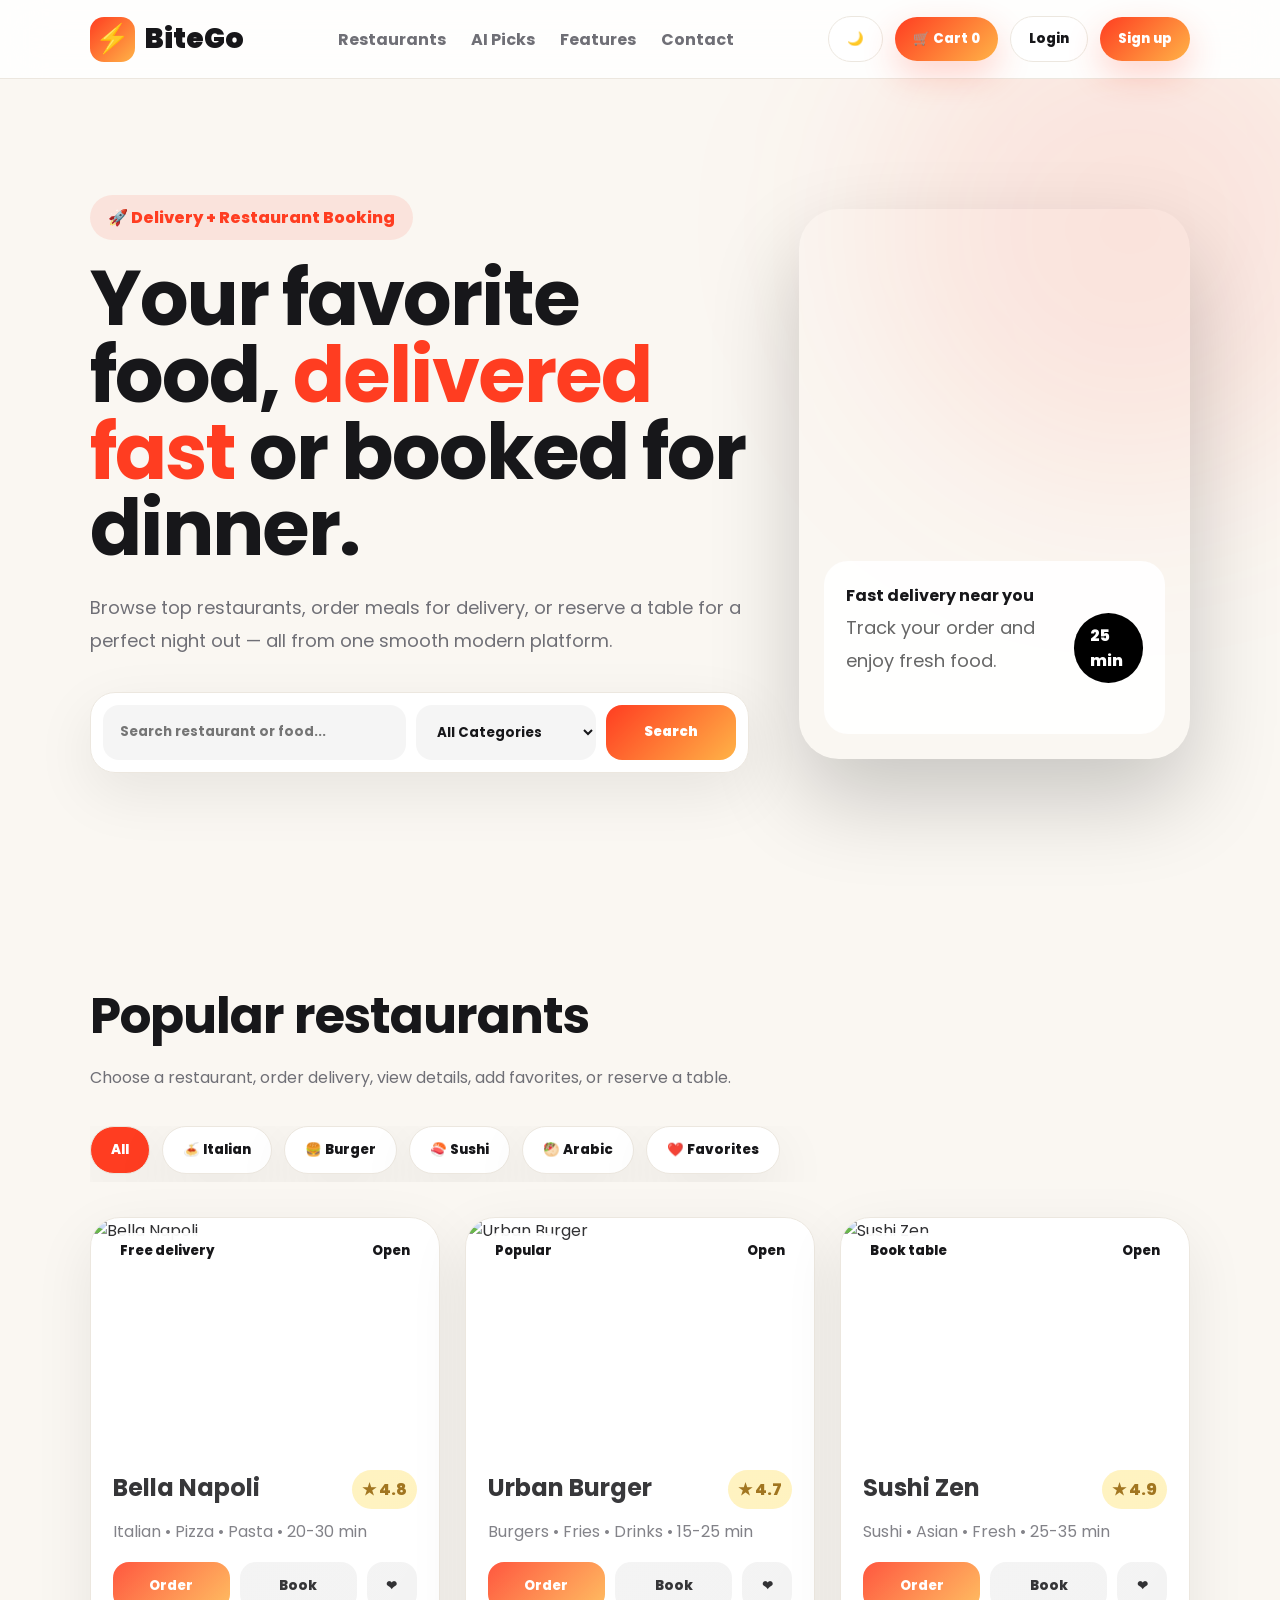
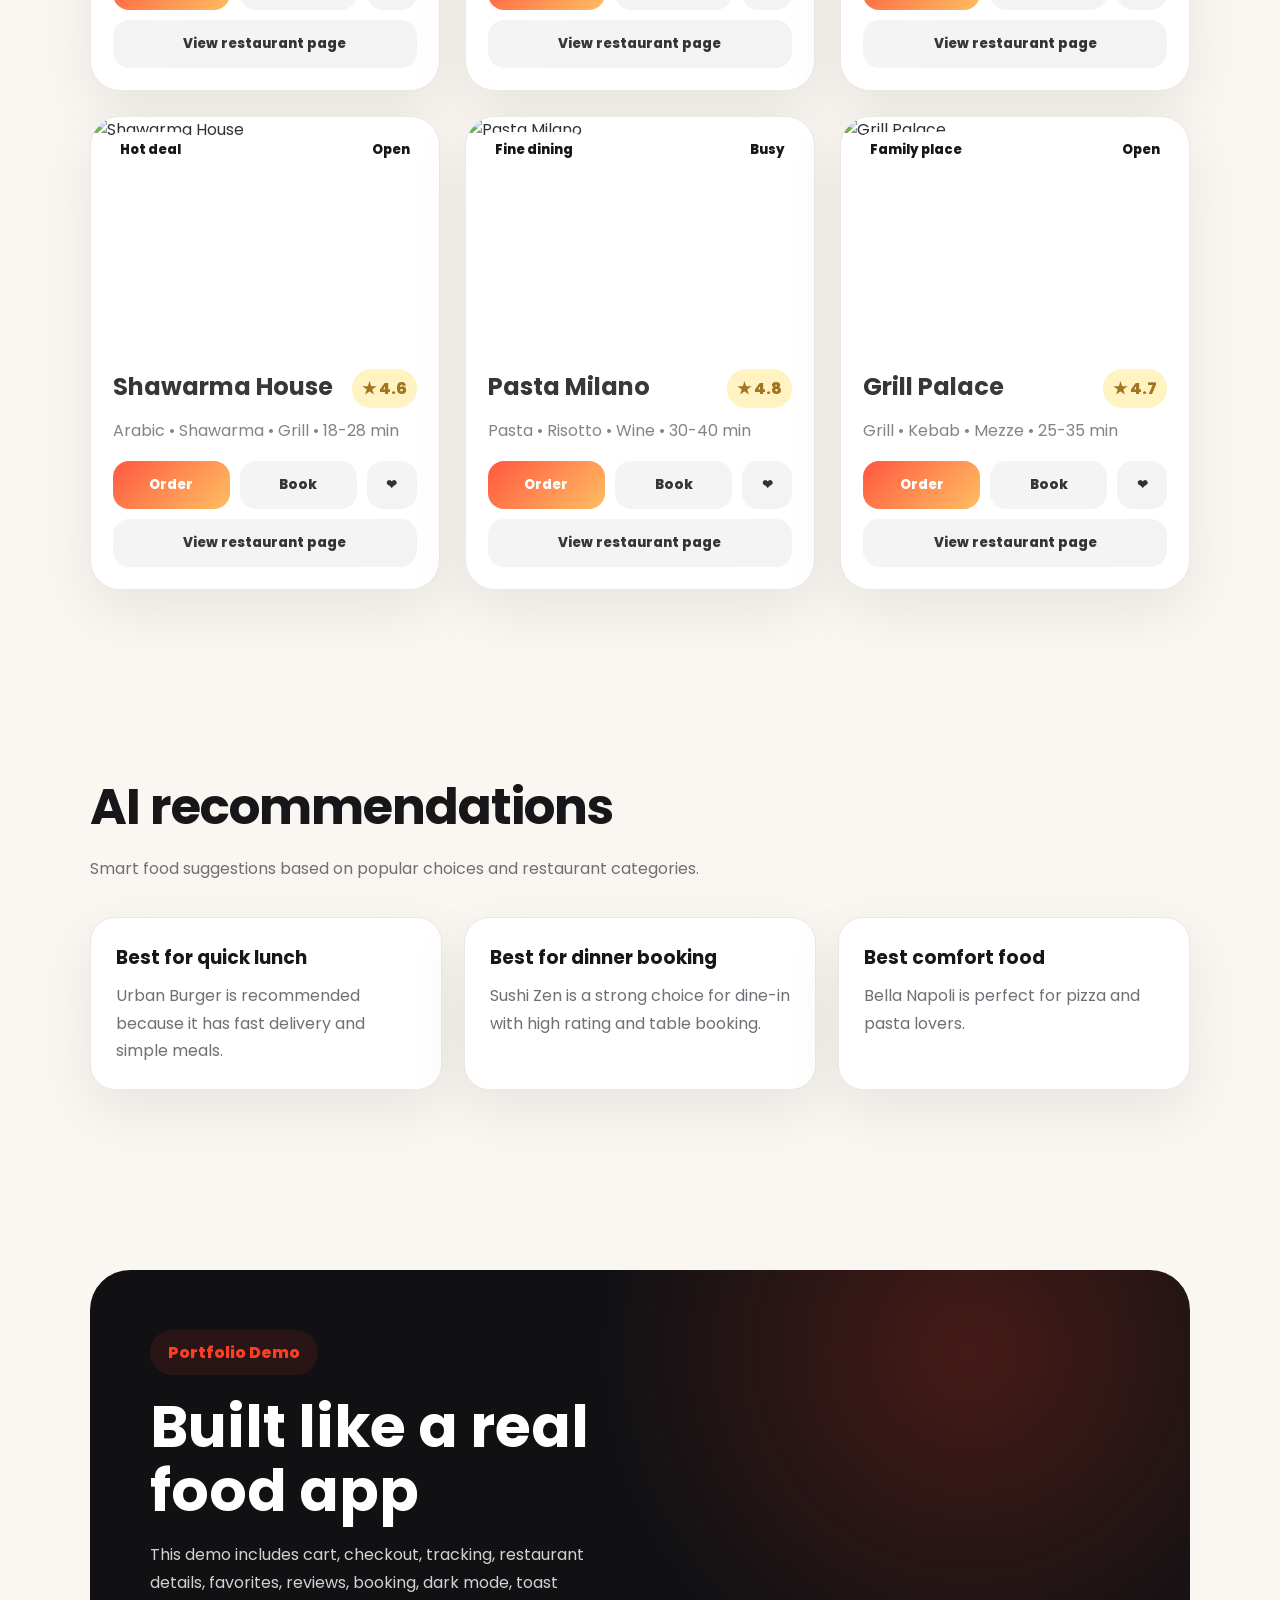
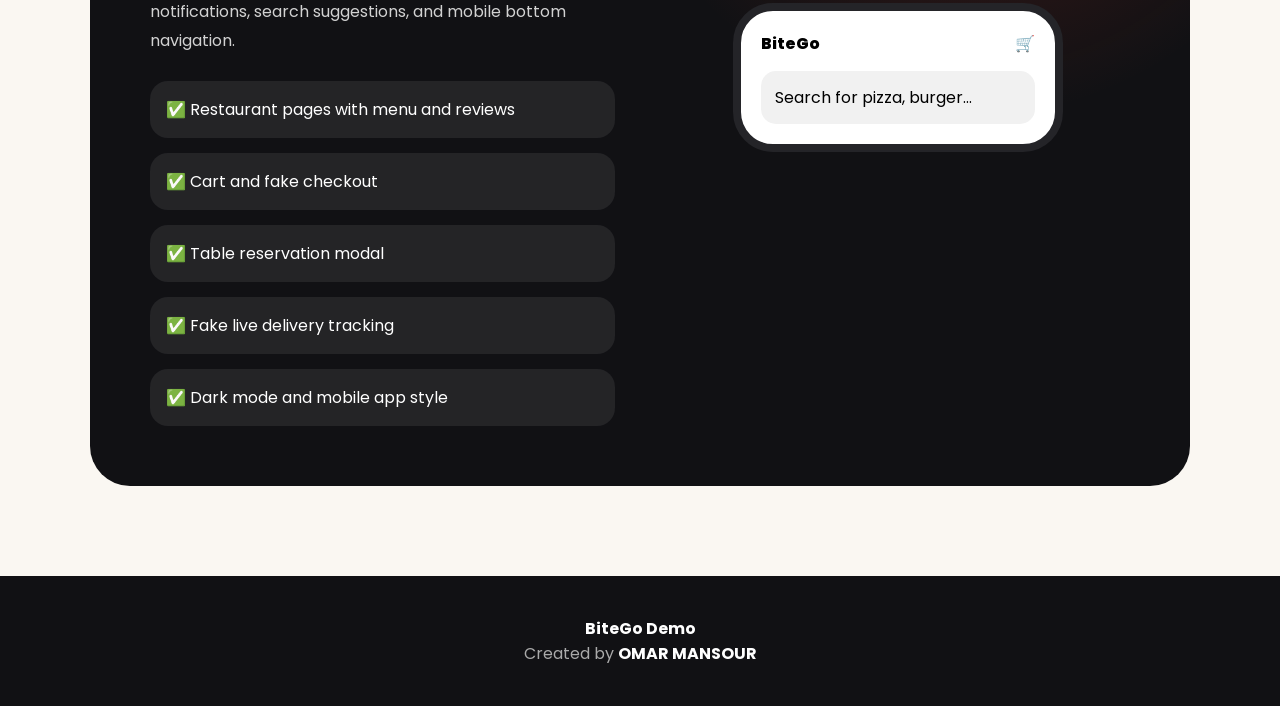
==== index.html @ f2db849c "Update index.html" ====
<!DOCTYPE html>
<html lang="en">

<head>
  <meta charset="UTF-8" />
  <meta name="viewport" content="width=device-width, initial-scale=1.0" />

  <title>BiteGo - Food Delivery & Table Booking</title>

  <link rel="preconnect" href="https://fonts.googleapis.com">
  <link rel="preconnect" href="https://fonts.gstatic.com" crossorigin>

  <link
    href="https://fonts.googleapis.com/css2?family=Poppins:wght@300;400;500;600;700;800;900&display=swap"
    rel="stylesheet"
  >

 <link rel="stylesheet" href="style.css?v=2">
</head>

<body>

  <div class="loader" id="loader">
    <div class="spinner"></div>
  </div>

  <div class="toast" id="toast">Done</div>

  <nav class="navbar">
    <a class="logo" href="#home">
      <span>⚡</span>
      BiteGo
    </a>

    <div class="nav-links" id="navLinks">
      <a href="#restaurants">Restaurants</a>
      <a href="#recommendations">AI Picks</a>
      <a href="#features">Features</a>
      <a href="#contact">Contact</a>
    </div>

    <div class="nav-actions">
      <button class="icon-btn" id="themeBtn">🌙</button>

      <button class="cart-nav-btn" id="cartBtn">
        🛒 Cart <span id="cartCount">0</span>
      </button>

      <button class="login-btn" id="loginBtn">Login</button>
      <button class="signup-btn" id="signupBtn">Sign up</button>

      <div class="user-box" id="userBox">
        <button class="user-btn" id="userBtn">
          Hi, <span id="userNameText">User</span> 👋
        </button>

        <button class="account-btn" id="accountBtn">
          My Account
        </button>
      </div>
    </div>

    <div class="mobile-menu" id="mobileMenu">☰</div>
  </nav>

  <section class="hero" id="home">
    <div class="hero-content">
      <span class="badge">🚀 Delivery + Restaurant Booking</span>

      <h1>
        Your favorite food,
        <span>delivered fast</span>
        or booked for dinner.
      </h1>

      <p>
        Browse top restaurants, order meals for delivery,
        or reserve a table for a perfect night out —
        all from one smooth modern platform.
      </p>

      <div class="search-wrap">
        <div class="search-box">
          <input type="text" id="searchInput" placeholder="Search restaurant or food...">

          <select id="categorySelect">
            <option value="all">All Categories</option>
            <option value="italian">Italian</option>
            <option value="burger">Burger</option>
            <option value="sushi">Sushi</option>
            <option value="arabic">Arabic</option>
          </select>

          <button id="searchBtn">Search</button>
        </div>

        <div class="suggestions" id="suggestions"></div>
      </div>
    </div>

    <div class="hero-visual">
      <div class="delivery-card">
        <div>
          <strong>Fast delivery near you</strong>
          <p>Track your order and enjoy fresh food.</p>
        </div>

        <span class="time-pill">25 min</span>
      </div>
    </div>
  </section>

  <section class="section" id="restaurants">
    <div class="section-head">
      <div>
        <h2>Popular restaurants</h2>
        <p>
          Choose a restaurant, order delivery,
          view details, add favorites,
          or reserve a table.
        </p>
      </div>
    </div>

    <div class="categories">
      <button class="cat-btn active" data-category="all">All</button>
      <button class="cat-btn" data-category="italian">🍝 Italian</button>
      <button class="cat-btn" data-category="burger">🍔 Burger</button>
      <button class="cat-btn" data-category="sushi">🍣 Sushi</button>
      <button class="cat-btn" data-category="arabic">🥙 Arabic</button>
      <button class="cat-btn" data-category="favorites">❤️ Favorites</button>
    </div>

    <div class="restaurant-grid" id="restaurantGrid"></div>
  </section>

  <section class="section" id="recommendations">
    <div class="section-head">
      <div>
        <h2>AI recommendations</h2>
        <p>
          Smart food suggestions based on popular choices
          and restaurant categories.
        </p>
      </div>
    </div>

    <div class="recommendations" id="recommendationsGrid"></div>
  </section>

  <section class="section" id="features">
    <div class="app-preview">
      <div>
        <span class="badge">Portfolio Demo</span>

        <h2>Built like a real food app</h2>

        <p>
          This demo includes cart, checkout, tracking,
          restaurant details, favorites, reviews,
          booking, dark mode, toast notifications,
          search suggestions, and mobile bottom navigation.
        </p>

        <div class="features-list">
          <div>✅ Restaurant pages with menu and reviews</div>
          <div>✅ Cart and fake checkout</div>
          <div>✅ Table reservation modal</div>
          <div>✅ Fake live delivery tracking</div>
          <div>✅ Dark mode and mobile app style</div>
        </div>
      </div>

      <div class="phone-mockup">
        <div class="phone-top">
          <span>BiteGo</span>
          <span>🛒</span>
        </div>

        <div class="mini-search">
          Search for pizza, burger...
        </div>
      </div>
    </div>
  </section>

  <!-- BOOKING MODAL -->
  <div class="modal-overlay" id="bookingModal">
    <div class="modal">
      <button class="close-modal" data-close="bookingModal">×</button>

      <h3 id="bookingTitle">Book a table</h3>
      <p>Choose your date, time, and number of guests.</p>

      <form class="modal-form" id="bookingForm">
        <input type="text" placeholder="Full name" required>
        <input type="email" placeholder="Email address" required>
        <input type="date" required>

        <select required>
          <option value="">Select time</option>
          <option>18:00</option>
          <option>19:00</option>
          <option>20:00</option>
          <option>21:00</option>
          <option>22:00</option>
        </select>

        <select required>
          <option value="">Guests</option>
          <option>2 guests</option>
          <option>3 guests</option>
          <option>4 guests</option>
          <option>5+ guests</option>
        </select>

        <button type="submit">Confirm reservation</button>
      </form>
    </div>
  </div>

  <!-- DETAILS MODAL -->
  <div class="modal-overlay" id="detailsModal">
    <div class="modal wide-modal">
      <button class="close-modal" data-close="detailsModal">×</button>
      <div id="detailsContent"></div>
    </div>
  </div>

  <!-- CART MODAL -->
  <div class="modal-overlay" id="cartModal">
    <div class="modal">
      <button class="close-modal" data-close="cartModal">×</button>

      <h3>Your cart</h3>

      <p>
        Review your order and continue to checkout.
      </p>

      <div id="cartItems"></div>

      <div class="cart-total">
        <span>Total</span>
        <span id="cartTotal">€0.00</span>
      </div>

      <button class="checkout-btn" id="checkoutBtn">Checkout</button>

      <form class="modal-form checkout-form" id="checkoutForm">
        <input type="text" placeholder="Full Name" required>
        <input type="text" placeholder="Delivery Address" required>
        <input type="text" placeholder="Phone Number" required>

        <select required>
          <option value="">Payment method</option>
          <option>Cash</option>
          <option>Card</option>
        </select>

        <button type="submit">Confirm Order</button>
      </form>

      <div class="tracking" id="trackingBox">
        <h3>Live tracking</h3>

        <div class="track-step active">
          <span class="dot"></span>
          Order received
        </div>

        <div class="track-step" id="step2">
          <span class="dot"></span>
          Preparing food
        </div>

        <div class="track-step" id="step3">
          <span class="dot"></span>
          Driver on the way
        </div>

        <div class="track-step" id="step4">
          <span class="dot"></span>
          Delivered
        </div>
      </div>
    </div>
  </div>

  <!-- LOGIN / SIGNUP MODAL -->
  <div class="modal-overlay" id="authModal">
    <div class="modal auth-modal">
      <button class="close-modal" data-close="authModal">×</button>

      <div class="auth-logo">
        <span>⚡</span>
        <strong>BiteGo</strong>
      </div>

      <div class="auth-tabs">
        <button class="auth-tab active" id="loginTab">Login</button>
        <button class="auth-tab" id="signupTab">Sign Up</button>
      </div>

      <h3 id="authTitle">Welcome back</h3>
      <p id="authText">Login to continue ordering your favorite meals.</p>

      <form class="modal-form" id="authForm">
        <input type="text" placeholder="Full name" id="authName">
        <input type="email" placeholder="Email address" required>
        <input type="password" placeholder="Password" required>

        <button type="submit" id="authSubmit">Login</button>
      </form>
    </div>
  </div>

  <!-- ACCOUNT MODAL -->
  <div class="modal-overlay" id="accountModal">
    <div class="modal account-modal">
      <button class="close-modal" data-close="accountModal">×</button>

      <h3>My Account</h3>
      <p>Manage your orders, reservations, and favorite restaurants.</p>

      <div class="account-info">
        <div>👤 <strong>Name:</strong> <span id="accountName">Guest</span></div>
        <div>📧 <strong>Email:</strong> <span id="accountEmail">guest@email.com</span></div>
      </div>

      <div class="account-tabs">
        <button class="account-tab active" data-account-tab="current">Current Orders</button>
        <button class="account-tab" data-account-tab="previous">Previous Orders</button>
        <button class="account-tab" data-account-tab="bookings">Bookings</button>
        <button class="account-tab" data-account-tab="favorites">Favorites</button>
      </div>

      <div class="account-content" id="accountContent"></div>

      <button class="logout-btn" id="logoutBtn">Logout</button>
    </div>
  </div>

  <!-- MOBILE NAV -->
  <div class="bottom-nav">
  <button onclick="location.href='#home'">
    🏠<br>Home
  </button>

  <button onclick="location.href='#restaurants'">
    🔎<br>Search
  </button>

  <button id="bottomCartBtn">
    🛒<br>Cart
  </button>

  <button id="bottomLoginBtn">
    👤<br>Login
  </button>

  <button id="bottomSignupBtn">
    ✨<br>Sign up
  </button>
</div>
  <footer id="contact">
    <p>
      <strong>BiteGo Demo</strong><br>
      Created by <strong>OMAR MANSOUR</strong>
    </p>
  </footer>

<script src="script.js?v=2"></script>

  <!-- FIREBASE -->

<script type="module">

import { initializeApp } from "https://www.gstatic.com/firebasejs/10.12.2/firebase-app.js";

import {
  getAuth,
  createUserWithEmailAndPassword,
  signInWithEmailAndPassword,
  onAuthStateChanged,
  signOut
} from "https://www.gstatic.com/firebasejs/10.12.2/firebase-auth.js";

const firebaseConfig = {
  apiKey: "AIzaSyAsn9S2vCNs9kiob3BH5T1mYwdhwAkH3BU",
  authDomain: "bitego-f781a.firebaseapp.com",
  projectId: "bitego-f781a",
  storageBucket: "bitego-f781a.firebasestorage.app",
  messagingSenderId: "47412833208",
  appId: "1:47412833208:web:8324df17f9d60adeb5bd4d",
  measurementId: "G-LCKHN4Z4ZV"
};

const app = initializeApp(firebaseConfig);
const auth = getAuth(app);

const authForm = document.getElementById("authForm");
const authTitle = document.getElementById("authTitle");
const authSubmit = document.getElementById("authSubmit");

const loginTab = document.getElementById("loginTab");
const signupTab = document.getElementById("signupTab");

let isSignup = false;

loginTab.onclick = () => {
  isSignup = false;

  loginTab.classList.add("active");
  signupTab.classList.remove("active");

  authTitle.textContent = "Welcome back";
  authSubmit.textContent = "Login";
};

signupTab.onclick = () => {
  isSignup = true;

  signupTab.classList.add("active");
  loginTab.classList.remove("active");

  authTitle.textContent = "Create account";
  authSubmit.textContent = "Sign Up";
};

authForm.addEventListener("submit", async (e) => {

  e.preventDefault();

  const email = authForm.querySelector('input[type="email"]').value;
  const password = authForm.querySelector('input[type="password"]').value;

  try {

    if (isSignup) {

      await createUserWithEmailAndPassword(auth, email, password);

      alert("✅ Account created!");

    } else {

      await signInWithEmailAndPassword(auth, email, password);

      alert("✅ Logged in!");

    }

    document.getElementById("authModal").classList.remove("active");

  } catch (error) {

    alert(error.message);

  }

});

onAuthStateChanged(auth, (user) => {

  if (user) {

    document.getElementById("loginBtn").style.display = "none";
    document.getElementById("signupBtn").style.display = "none";

    const nav = document.querySelector(".nav-actions");

    if (!document.getElementById("userBox")) {

      const userBox = document.createElement("div");

      userBox.id = "userBox";

      userBox.innerHTML = `
        <button class="login-btn">
          👋 ${user.email}
        </button>

        <button class="signup-btn" id="logoutBtn">
          Logout
        </button>
      `;

      nav.appendChild(userBox);

      document.getElementById("logoutBtn").onclick = async () => {

        await signOut(auth);

        location.reload();

      };

    }

  }

});

</script>
  
</body>
</html>
---- style.css ----
:root {
  --primary: #ff3d21;
  --primary-dark: #e52d14;
  --secondary: #ffb347;
  --dark: #111114;
  --text: #17171a;
  --muted: #6f6f76;
  --bg: #faf7f2;
  --card: #ffffff;
  --line: #ece7df;
  --shadow: 0 20px 60px rgba(0, 0, 0, 0.08);
}

body.dark {
  --bg: #0f1014;
  --card: #181a20;
  --text: #ffffff;
  --muted: #a9adb8;
  --line: #2b2f38;
  --shadow: 0 20px 60px rgba(0, 0, 0, 0.28);
}

* {
  margin: 0;
  padding: 0;
  box-sizing: border-box;
}

html {
  scroll-behavior: smooth;
}

body {
  font-family: 'Poppins', sans-serif;
  background: var(--bg);
  color: var(--text);
  overflow-x: hidden;
  transition: 0.3s ease;
}

a {
  text-decoration: none;
  color: inherit;
}

button,
input,
select {
  font-family: inherit;
}

button {
  transition: 0.25s ease;
}

button:hover {
  transform: translateY(-2px);
}

/* LOADER */

.loader {
  position: fixed;
  inset: 0;
  background: var(--bg);
  z-index: 99999;
  display: flex;
  align-items: center;
  justify-content: center;
  animation: hideLoader 1.5s forwards;
}

.spinner {
  width: 70px;
  height: 70px;
  border: 7px solid #ddd;
  border-top: 7px solid var(--primary);
  border-radius: 50%;
  animation: spin 1s linear infinite;
}

@keyframes spin {
  to {
    transform: rotate(360deg);
  }
}

@keyframes hideLoader {
  0%,
  80% {
    opacity: 1;
    visibility: visible;
    pointer-events: all;
  }

  100% {
    opacity: 0;
    visibility: hidden;
    pointer-events: none;
  }
}

/* TOAST */

.toast {
  position: fixed;
  top: 100px;
  right: 25px;
  background: var(--card);
  color: var(--text);
  padding: 15px 20px;
  border-radius: 16px;
  box-shadow: var(--shadow);
  z-index: 9999;
  display: none;
  font-weight: 700;
  border: 1px solid var(--line);
}

.toast.show {
  display: block;
  animation: toastPop 0.3s ease;
}

@keyframes toastPop {
  from {
    transform: scale(0.7);
    opacity: 0;
  }

  to {
    transform: scale(1);
    opacity: 1;
  }
}

/* NAVBAR */

.navbar {
  position: sticky;
  top: 0;
  z-index: 999;
  background: rgba(255, 255, 255, 0.82);
  backdrop-filter: blur(20px);
  -webkit-backdrop-filter: blur(20px);
  border-bottom: 1px solid var(--line);
  display: flex;
  justify-content: space-between;
  align-items: center;
  padding: 16px 7%;
}

body.dark .navbar {
  background: rgba(15, 16, 20, 0.86);
}

.logo {
  display: flex;
  align-items: center;
  gap: 10px;
  font-size: 28px;
  font-weight: 900;
  color: var(--text);
}

.logo span {
  width: 45px;
  height: 45px;
  border-radius: 14px;
  background: linear-gradient(135deg, var(--primary), var(--secondary));
  display: flex;
  align-items: center;
  justify-content: center;
  color: white;
}

.nav-links {
  display: flex;
  gap: 25px;
}

.nav-links a {
  color: var(--muted);
  font-weight: 700;
}

.nav-links a:hover {
  color: var(--primary);
}

.nav-actions {
  display: flex;
  gap: 12px;
  align-items: center;
}

.icon-btn,
.login-btn,
.signup-btn,
.cart-nav-btn {
  border: none;
  padding: 12px 18px;
  border-radius: 999px;
  cursor: pointer;
  font-weight: 800;
}

.icon-btn,
.login-btn {
  background: var(--card);
  color: var(--text);
  border: 1px solid var(--line);
}

.signup-btn,
.cart-nav-btn {
  background: linear-gradient(135deg, var(--primary), var(--secondary));
  color: white;
  box-shadow: 0 14px 35px rgba(255, 61, 33, 0.22);
}

.mobile-menu {
  display: none;
  font-size: 30px;
  cursor: pointer;
}

/* HERO */

.hero {
  padding: 80px 7%;
  display: grid;
  grid-template-columns: 1fr 1fr;
  align-items: center;
  gap: 50px;
  min-height: 90vh;
  position: relative;
  overflow: hidden;
}

.hero::before {
  content: '';
  position: absolute;
  width: 500px;
  height: 500px;
  background: rgba(255, 61, 33, 0.1);
  border-radius: 50%;
  top: -100px;
  right: -100px;
  filter: blur(100px);
}

.hero-content {
  position: relative;
  z-index: 2;
  animation: fadeHero 0.9s ease;
}

@keyframes fadeHero {
  from {
    opacity: 0;
    transform: translateY(25px);
  }

  to {
    opacity: 1;
    transform: translateY(0);
  }
}

.badge {
  display: inline-block;
  padding: 10px 18px;
  border-radius: 999px;
  background: rgba(255, 61, 33, 0.1);
  color: var(--primary);
  font-weight: 800;
  margin-bottom: 20px;
  animation: pulseBadge 2s infinite;
}

@keyframes pulseBadge {
  0% {
    transform: scale(1);
  }

  50% {
    transform: scale(1.04);
  }

  100% {
    transform: scale(1);
  }
}

.hero h1 {
  font-size: clamp(45px, 6vw, 85px);
  line-height: 1;
  margin-bottom: 25px;
  letter-spacing: -2px;
}

.hero h1 span {
  color: var(--primary);
}

.hero p {
  color: var(--muted);
  font-size: 18px;
  line-height: 1.8;
  margin-bottom: 35px;
}

/* SEARCH */

.search-wrap {
  position: relative;
}

.search-box {
  background: var(--card);
  border-radius: 25px;
  padding: 12px;
  box-shadow: var(--shadow);
  display: grid;
  grid-template-columns: 1fr 180px 130px;
  gap: 10px;
  border: 1px solid var(--line);
}

.search-box input,
.search-box select {
  border: none;
  background: rgba(128, 128, 128, 0.08);
  color: var(--text);
  padding: 17px;
  border-radius: 16px;
  font-weight: 700;
  outline: none;
}

.search-box button {
  border: none;
  border-radius: 16px;
  background: linear-gradient(135deg, var(--primary), var(--secondary));
  color: white;
  font-weight: 900;
  cursor: pointer;
}

.suggestions {
  position: absolute;
  top: calc(100% + 10px);
  left: 0;
  right: 0;
  background: var(--card);
  border: 1px solid var(--line);
  border-radius: 18px;
  box-shadow: var(--shadow);
  overflow: hidden;
  display: none;
  z-index: 50;
}

.suggestions button {
  width: 100%;
  border: none;
  background: transparent;
  color: var(--text);
  padding: 14px 18px;
  text-align: left;
  font-weight: 800;
  cursor: pointer;
}

.suggestions button:hover {
  background: rgba(255, 61, 33, 0.08);
  transform: none;
}

/* HERO IMAGE */

.hero-visual {
  position: relative;
  min-height: 550px;
  border-radius: 40px;
  overflow: hidden;
  background:
    url('https://images.unsplash.com/photo-1504674900247-0877df9cc836?auto=format&fit=crop&w=1200&q=80')
    center/cover;
  box-shadow: 0 40px 90px rgba(0, 0, 0, 0.2);
  animation: floatHero 5s ease-in-out infinite;
}

@keyframes floatHero {
  0% {
    transform: translateY(0px);
  }

  50% {
    transform: translateY(-10px);
  }

  100% {
    transform: translateY(0px);
  }
}

.delivery-card {
  position: absolute;
  left: 25px;
  right: 25px;
  bottom: 25px;
  background: rgba(255, 255, 255, 0.95);
  color: #17171a;
  padding: 22px;
  border-radius: 24px;
  display: flex;
  justify-content: space-between;
  align-items: center;
  animation: floatCard 4s ease-in-out infinite;
}

.delivery-card p {
  color: #666;
  margin-top: 4px;
}

@keyframes floatCard {
  0% {
    transform: translateY(0px);
  }

  50% {
    transform: translateY(-7px);
  }

  100% {
    transform: translateY(0px);
  }
}

.time-pill {
  background: black;
  color: white;
  padding: 10px 16px;
  border-radius: 999px;
  font-weight: 800;
}

/* SECTION */

.section {
  padding: 90px 7%;
}

.section-head {
  margin-bottom: 35px;
}

.section-head h2 {
  font-size: clamp(34px, 4vw, 50px);
  margin-bottom: 10px;
  letter-spacing: -1px;
}

.section-head p {
  color: var(--muted);
  line-height: 1.7;
}

/* CATEGORIES */

.categories {
  display: flex;
  gap: 12px;
  overflow-x: auto;
  margin-bottom: 35px;
  padding-bottom: 8px;
}

.cat-btn {
  background: var(--card);
  color: var(--text);
  border: 1px solid var(--line);
  padding: 13px 20px;
  border-radius: 999px;
  font-weight: 800;
  cursor: pointer;
  white-space: nowrap;
  box-shadow: var(--shadow);
}

.cat-btn.active,
.cat-btn:hover {
  background: var(--primary);
  color: white;
}

/* RESTAURANTS */

.restaurant-grid {
  display: grid;
  grid-template-columns: repeat(3, 1fr);
  gap: 25px;
  perspective: 1000px;
}

.restaurant-card {
  background: var(--card);
  border-radius: 30px;
  overflow: hidden;
  box-shadow: var(--shadow);
  transition: 0.4s ease;
  position: relative;
  border: 1px solid var(--line);
  animation: fadeUp 0.45s ease both;
}

@keyframes fadeUp {
  from {
    opacity: 0;
    transform: translateY(18px);
  }

  to {
    opacity: 1;
    transform: translateY(0);
  }
}

.restaurant-card:hover {
  transform: translateY(-10px) scale(1.01);
  box-shadow:
    0 20px 60px rgba(255, 61, 33, 0.15),
    0 10px 30px rgba(0, 0, 0, 0.12);
}

.restaurant-card::before {
  content: '';
  position: absolute;
  inset: -100%;
  background: linear-gradient(
    120deg,
    transparent,
    rgba(255, 255, 255, 0.15),
    transparent
  );
  transition: 0.7s;
  z-index: 2;
  pointer-events: none;
}

.restaurant-card:hover::before {
  inset: 100%;
}

.restaurant-img {
  position: relative;
  height: 230px;
  overflow: hidden;
}

.restaurant-img img {
  width: 100%;
  height: 100%;
  object-fit: cover;
  transition: 0.5s ease;
}

.restaurant-card:hover img {
  transform: scale(1.08);
}

.tag,
.open-tag {
  position: absolute;
  top: 15px;
  padding: 8px 14px;
  border-radius: 999px;
  background: rgba(255, 255, 255, 0.95);
  color: #17171a;
  font-weight: 800;
  font-size: 13px;
  z-index: 3;
}

.tag {
  left: 15px;
}

.open-tag {
  right: 15px;
}

.restaurant-body {
  padding: 22px;
}

.restaurant-top {
  display: flex;
  justify-content: space-between;
  gap: 12px;
  margin-bottom: 10px;
}

.restaurant-top h3 {
  font-size: 24px;
}

.rating {
  background: #fff1b8;
  color: #946200;
  padding: 7px 10px;
  border-radius: 999px;
  font-weight: 800;
  white-space: nowrap;
}

.meta {
  color: var(--muted);
  margin-bottom: 18px;
}

.card-actions {
  display: grid;
  grid-template-columns: 1fr 1fr 50px;
  gap: 10px;
}

.order-btn,
.book-btn,
.fav-btn,
.details-btn,
.checkout-btn {
  border: none;
  border-radius: 16px;
  padding: 14px;
  font-weight: 800;
  cursor: pointer;
}

.order-btn,
.checkout-btn {
  background: linear-gradient(135deg, var(--primary), var(--secondary));
  color: white;
}

.book-btn,
.fav-btn,
.details-btn {
  background: rgba(128, 128, 128, 0.1);
  color: var(--text);
}

.fav-btn.active {
  background: #ffe0e0;
  color: #e31b23;
}

.details-btn {
  width: 100%;
  margin-top: 12px;
}

/* RECOMMENDATIONS */

.recommendations {
  display: grid;
  grid-template-columns: repeat(3, 1fr);
  gap: 22px;
}

.recommend-card {
  background: var(--card);
  padding: 25px;
  border-radius: 25px;
  box-shadow: var(--shadow);
  border: 1px solid var(--line);
}

.recommend-card h3 {
  margin-bottom: 10px;
}

.recommend-card p {
  color: var(--muted);
  line-height: 1.7;
}

/* APP PREVIEW */

.app-preview {
  background:
    radial-gradient(circle at 80% 10%, rgba(255, 61, 33, 0.22), transparent 32%),
    #111114;
  color: white;
  padding: 60px;
  border-radius: 40px;
  display: grid;
  grid-template-columns: 1fr 1fr;
  gap: 50px;
}

.app-preview h2 {
  font-size: clamp(34px, 5vw, 58px);
  line-height: 1.1;
  margin-bottom: 18px;
}

.app-preview p {
  color: #d2d2d2;
  line-height: 1.8;
}

.features-list {
  display: grid;
  gap: 15px;
  margin-top: 25px;
}

.features-list div {
  background: rgba(255, 255, 255, 0.08);
  padding: 16px;
  border-radius: 18px;
}

.phone-mockup {
  background: white;
  color: black;
  border-radius: 40px;
  padding: 20px;
  width: min(330px, 100%);
  margin: auto;
  border: 8px solid #242428;
}

.phone-top {
  display: flex;
  justify-content: space-between;
  margin-bottom: 15px;
  font-weight: 800;
}

.mini-search {
  background: #f1f1f1;
  padding: 14px;
  border-radius: 15px;
}

/* MODALS */

.modal-overlay {
  position: fixed;
  inset: 0;
  background: rgba(0, 0, 0, 0.6);
  display: none;
  justify-content: center;
  align-items: center;
  z-index: 9999;
  padding: 20px;
}

.modal-overlay.active {
  display: flex;
}

.modal {
  width: min(560px, 100%);
  max-height: 90vh;
  overflow-y: auto;
  background: var(--card);
  color: var(--text);
  border-radius: 30px;
  padding: 30px;
  position: relative;
  box-shadow: 0 30px 80px rgba(0, 0, 0, 0.25);
  animation: popIn 0.25s ease;
}

.wide-modal {
  width: min(900px, 100%);
}

@keyframes popIn {
  from {
    opacity: 0;
    transform: translateY(14px) scale(0.98);
  }

  to {
    opacity: 1;
    transform: translateY(0) scale(1);
  }
}

.close-modal {
  position: absolute;
  top: 15px;
  right: 15px;
  border: none;
  width: 35px;
  height: 35px;
  border-radius: 50%;
  cursor: pointer;
  background: rgba(128, 128, 128, 0.12);
  color: var(--text);
  font-weight: 900;
}

.modal h3 {
  font-size: 30px;
  margin-bottom: 8px;
}

.modal p {
  color: var(--muted);
  margin-bottom: 18px;
}

.modal-form {
  display: grid;
  gap: 14px;
}

.modal-form input,
.modal-form select {
  border: 1px solid var(--line);
  padding: 16px;
  border-radius: 16px;
  background: rgba(128, 128, 128, 0.08);
  color: var(--text);
  outline: none;
  font-weight: 700;
}

.modal-form button {
  border: none;
  border-radius: 16px;
  padding: 16px;
  background: linear-gradient(135deg, var(--primary), var(--secondary));
  color: white;
  font-weight: 900;
  cursor: pointer;
}

/* DETAILS MODAL */

.detail-hero {
  height: 260px;
  border-radius: 24px;
  overflow: hidden;
  margin-bottom: 18px;
}

.detail-hero img {
  width: 100%;
  height: 100%;
  object-fit: cover;
}

.menu-items {
  display: grid;
  grid-template-columns: repeat(2, 1fr);
  gap: 14px;
  margin: 18px 0;
}

.menu-item {
  background: rgba(128, 128, 128, 0.08);
  border: 1px solid var(--line);
  border-radius: 18px;
  padding: 15px;
  display: flex;
  justify-content: space-between;
  gap: 10px;
  align-items: center;
}

.menu-item button {
  border: none;
  background: var(--primary);
  color: white;
  border-radius: 12px;
  padding: 10px 12px;
  font-weight: 900;
  cursor: pointer;
}

.review-box {
  background: rgba(128, 128, 128, 0.08);
  border-radius: 18px;
  padding: 14px;
  margin-top: 10px;
}

.map-box {
  height: 180px;
  border-radius: 20px;
  overflow: hidden;
  margin-top: 14px;
  border: 1px solid var(--line);
}

.map-box iframe {
  width: 100%;
  height: 100%;
  border: 0;
}

/* CART */

.cart-item {
  display: flex;
  justify-content: space-between;
  gap: 14px;
  padding: 15px 0;
  border-bottom: 1px solid var(--line);
  animation: cartFade 0.3s ease;
}

@keyframes cartFade {
  from {
    opacity: 0;
    transform: translateX(20px);
  }

  to {
    opacity: 1;
    transform: translateX(0);
  }
}

.cart-controls {
  display: flex;
  gap: 8px;
  align-items: center;
}

.cart-controls button {
  border: none;
  background: rgba(128, 128, 128, 0.12);
  color: var(--text);
  width: 30px;
  height: 30px;
  border-radius: 50%;
  font-weight: 900;
  cursor: pointer;
}

.cart-total {
  display: flex;
  justify-content: space-between;
  margin-top: 20px;
  font-size: 24px;
  font-weight: 800;
}

.checkout-form {
  display: none;
  margin-top: 18px;
}

.checkout-form.active {
  display: grid;
}

.tracking {
  margin-top: 18px;
  display: none;
}

.tracking.active {
  display: block;
}

.track-step {
  display: flex;
  gap: 12px;
  align-items: center;
  padding: 12px 0;
  color: var(--muted);
}

.track-step.active {
  color: var(--primary);
  font-weight: 900;
}

.dot {
  width: 14px;
  height: 14px;
  border-radius: 50%;
  background: currentColor;
}

/* LOGIN / SIGNUP DESIGN */

.auth-modal {
  width: min(470px, 100%);
  padding: 38px;
  border-radius: 34px;
  background:
    radial-gradient(circle at top right, rgba(255, 61, 33, 0.14), transparent 35%),
    var(--card);
}

.auth-logo {
  display: flex;
  align-items: center;
  gap: 12px;
  font-size: 24px;
  font-weight: 900;
  margin-bottom: 24px;
}

.auth-logo span {
  width: 45px;
  height: 45px;
  border-radius: 16px;
  background: linear-gradient(135deg, var(--primary), var(--secondary));
  display: grid;
  place-items: center;
  color: white;
}

.auth-tabs {
  display: grid;
  grid-template-columns: 1fr 1fr;
  background: rgba(128, 128, 128, 0.09);
  padding: 6px;
  border-radius: 999px;
  margin-bottom: 24px;
}

.auth-tab {
  border: none;
  padding: 13px;
  border-radius: 999px;
  background: transparent;
  color: var(--text);
  font-weight: 900;
  cursor: pointer;
}

.auth-tab.active {
  background: linear-gradient(135deg, var(--primary), var(--secondary));
  color: white;
  box-shadow: 0 10px 25px rgba(255, 61, 33, 0.2);
}

.auth-modal h3 {
  font-size: 34px;
  margin-bottom: 8px;
}

.auth-modal p {
  color: var(--muted);
  line-height: 1.6;
  margin-bottom: 24px;
}

.auth-modal input {
  padding: 17px 18px;
  border-radius: 18px;
}

.auth-modal button[type="submit"] {
  margin-top: 8px;
  padding: 17px;
  border-radius: 18px;
  font-size: 16px;
  box-shadow: 0 14px 35px rgba(255, 61, 33, 0.25);
}

/* BOTTOM NAV */

.bottom-nav {
  display: none;
}

/* FOOTER */

footer {
  background: #111114;
  color: #aaa;
  text-align: center;
  padding: 40px;
}

footer strong {
  color: white;
}

/* RESPONSIVE */

@media (max-width: 1000px) {
  .hero,
  .app-preview {
    grid-template-columns: 1fr;
  }

  .restaurant-grid,
  .recommendations {
    grid-template-columns: repeat(2, 1fr);
  }

  .hero-visual {
    min-height: 460px;
  }
}

@media (max-width: 760px) {
  body {
    padding-bottom: 80px;
  }

  .navbar {
    padding: 14px 5%;
  }

  .logo {
    font-size: 25px;
  }

  .logo span {
    width: 41px;
    height: 41px;
  }

  .nav-links {
    position: absolute;
    top: 74px;
    right: 5%;
    width: 250px;
    background: var(--card);
    border: 1px solid var(--line);
    border-radius: 24px;
    padding: 22px;
    flex-direction: column;
    align-items: flex-start;
    display: none;
    box-shadow: var(--shadow);
  }

  .nav-links.active {
    display: flex;
  }

  .nav-actions {
    display: none;
  }

  .mobile-menu {
    display: block;
  }

  .hero {
    grid-template-columns: 1fr;
    padding: 50px 5%;
    min-height: auto;
  }

  .hero h1 {
    letter-spacing: -1px;
  }

  .hero p {
    font-size: 16px;
  }

  .search-box {
    grid-template-columns: 1fr;
  }

  .search-box button {
    padding: 16px;
  }

  .hero-visual {
    min-height: 380px;
    border-radius: 30px;
  }

  .delivery-card {
    left: 15px;
    right: 15px;
    bottom: 15px;
    padding: 17px;
    border-radius: 20px;
  }

  .section {
    padding: 70px 5%;
  }

  .restaurant-grid,
  .recommendations,
  .menu-items {
    grid-template-columns: 1fr;
  }

  .card-actions {
    grid-template-columns: 1fr 1fr 50px;
  }

  .app-preview {
    padding: 32px;
    border-radius: 30px;
  }

  .modal {
    padding: 25px;
    border-radius: 28px;
  }

  .bottom-nav {
    position: fixed;
    left: 10px;
    right: 10px;
    bottom: 10px;
    background: var(--card);
    border: 1px solid var(--line);
    border-radius: 20px;
    padding: 10px;
    display: flex;
    justify-content: space-around;
    box-shadow: var(--shadow);
    z-index: 9998;
  }

  .bottom-nav button {
    border: none;
    background: transparent;
    font-weight: 800;
    cursor: pointer;
    color: var(--text);
  }

  .toast {
    left: 14px;
    right: 14px;
    top: 82px;
    max-width: none;
  }
}
/* ACCOUNT SYSTEM */

.user-box {
  display: none;
  gap: 10px;
  align-items: center;
}

.user-btn,
.account-btn {
  border: none;
  padding: 12px 18px;
  border-radius: 999px;
  font-weight: 900;
  cursor: pointer;
}

.user-btn {
  background: var(--card);
  color: var(--text);
  border: 1px solid var(--line);
}

.account-btn {
  background: linear-gradient(135deg, var(--primary), var(--secondary));
  color: white;
}

.account-modal {
  width: min(620px, 100%);
}

.account-info {
  display: grid;
  gap: 12px;
  margin: 20px 0;
  background: rgba(128,128,128,0.08);
  border: 1px solid var(--line);
  padding: 18px;
  border-radius: 20px;
}

.account-tabs {
  display: grid;
  grid-template-columns: repeat(4, 1fr);
  gap: 8px;
  margin: 20px 0;
}

.account-tab {
  border: none;
  padding: 12px;
  border-radius: 14px;
  background: rgba(128,128,128,0.1);
  color: var(--text);
  font-weight: 800;
  cursor: pointer;
}

.account-tab.active {
  background: linear-gradient(135deg, var(--primary), var(--secondary));
  color: white;
}

.account-content {
  background: rgba(128,128,128,0.07);
  border: 1px solid var(--line);
  border-radius: 20px;
  padding: 18px;
  min-height: 120px;
  margin-bottom: 18px;
}

.account-item {
  padding: 12px;
  border-bottom: 1px solid var(--line);
}

.account-item:last-child {
  border-bottom: none;
}

.logout-btn {
  width: 100%;
  border: none;
  padding: 15px;
  border-radius: 16px;
  background: #e31b23;
  color: white;
  font-weight: 900;
  cursor: pointer;
}

@media (max-width: 760px) {
  .user-box {
    display: none !important;
  }

  .account-tabs {
    grid-template-columns: 1fr 1fr;
  }
}
@media (max-width: 760px) {

  .nav-actions {
    display: flex !important;
    gap: 6px;
    align-items: center;
  }

  .nav-actions button {
    padding: 8px 10px;
    font-size: 11px;
  }

  .login-btn,
  .signup-btn,
  .cart-nav-btn,
  .icon-btn {
    display: flex !important;
  }

}
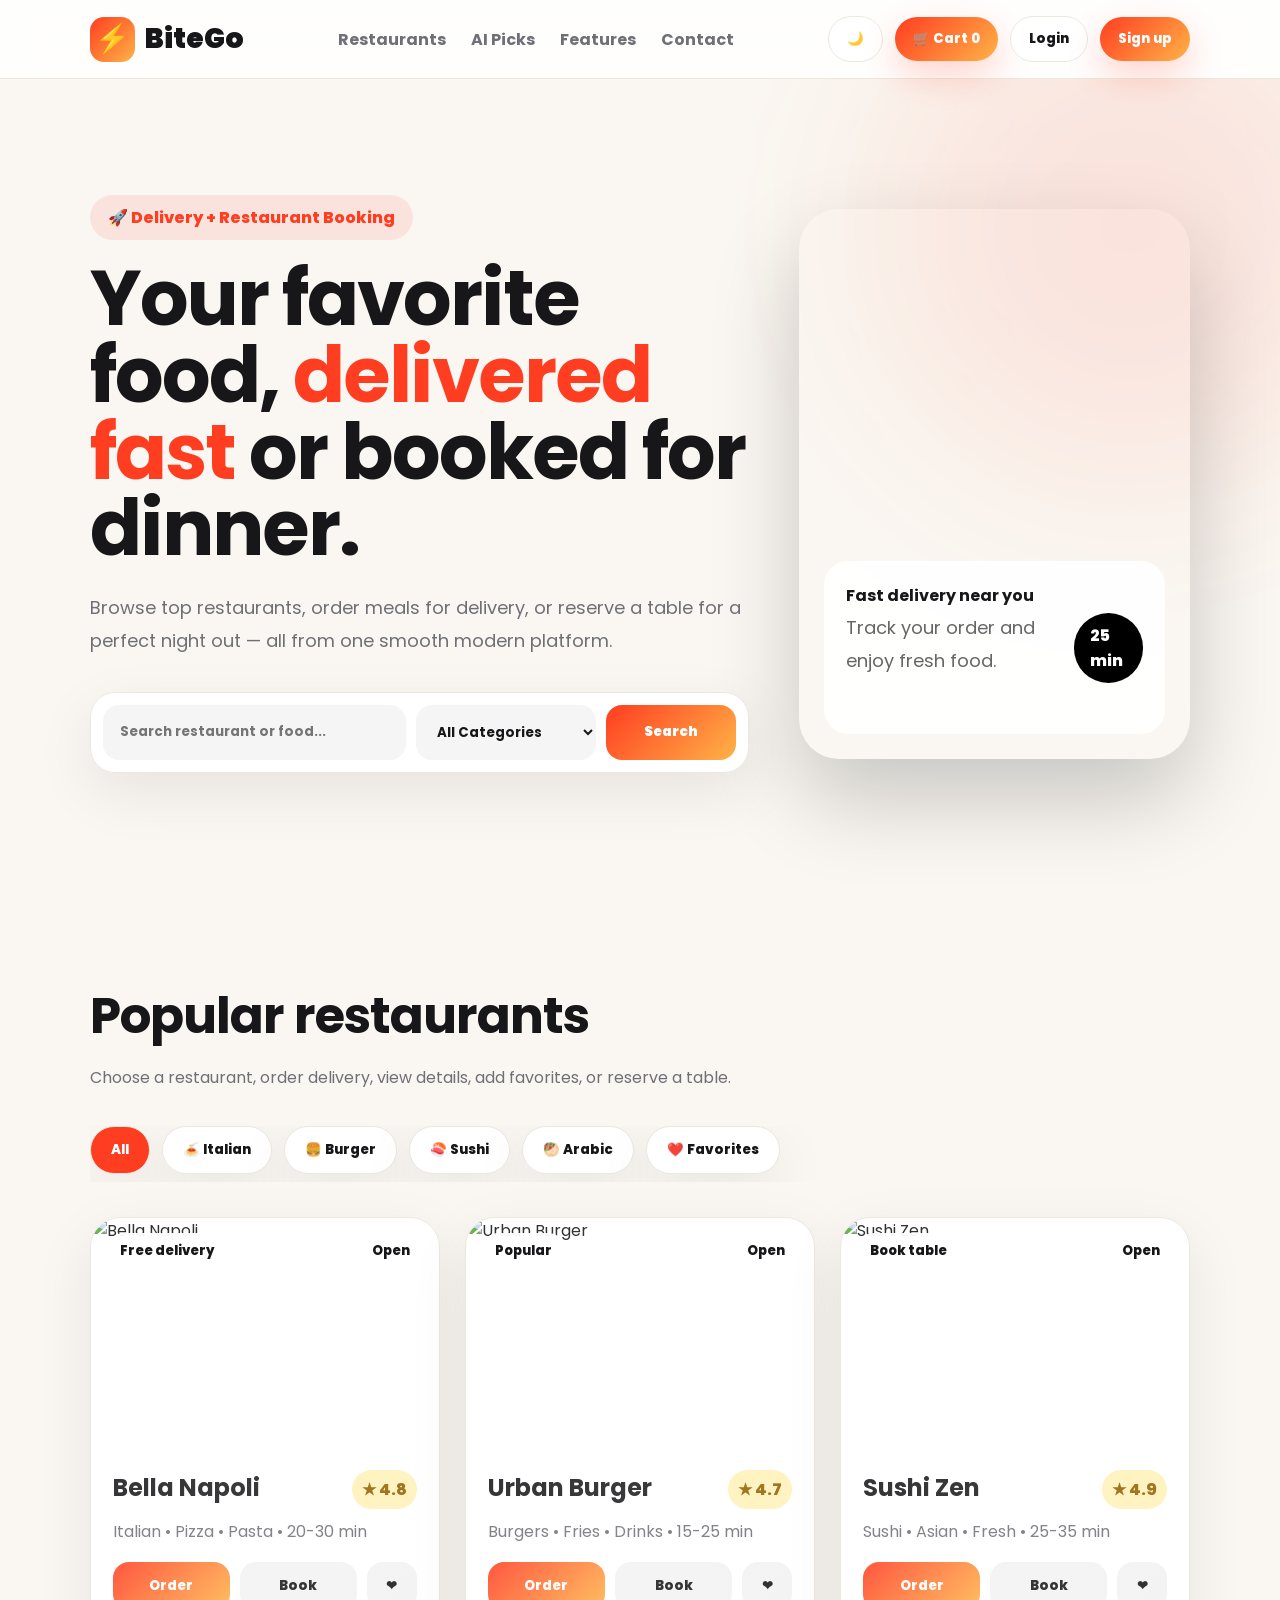
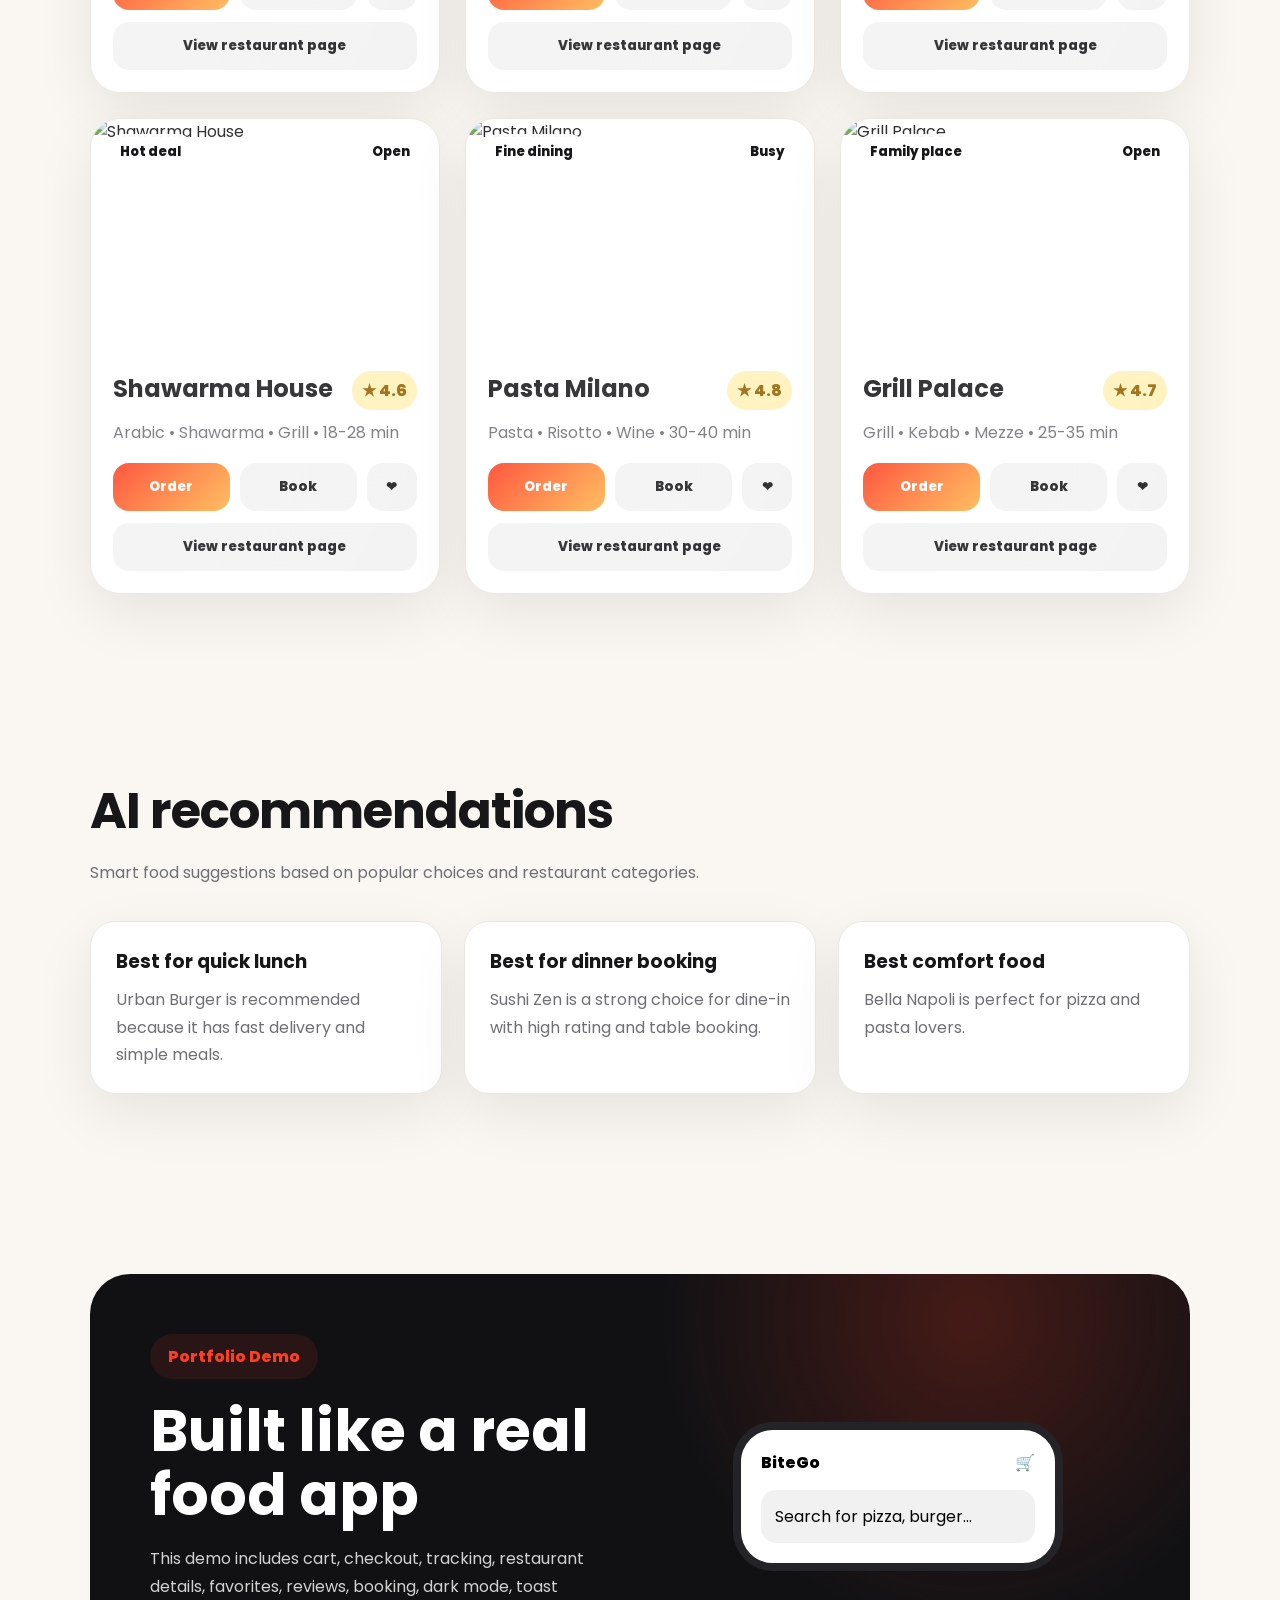
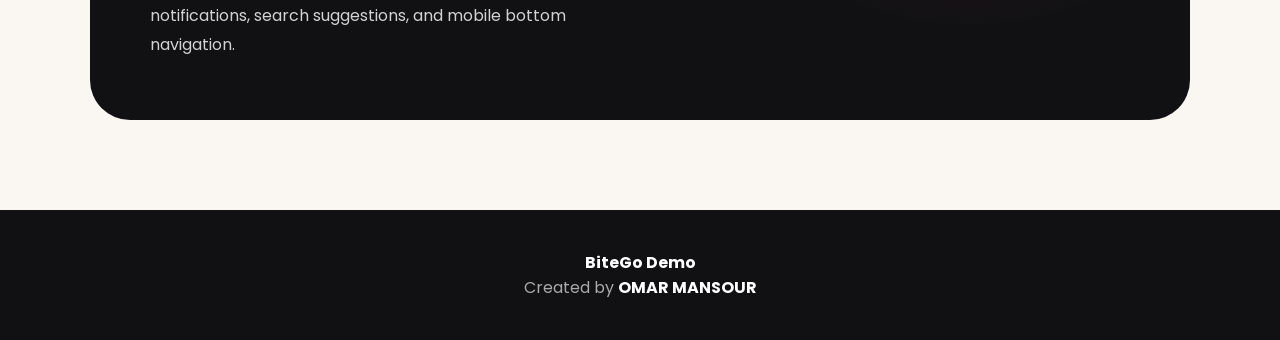
==== commit be8db61b: "Update index.html" ====
--- a/index.html
+++ b/index.html
@@ -15,7 +15,7 @@
     rel="stylesheet"
   >
 
- <link rel="stylesheet" href="style.css?v=2">
+  <link rel="stylesheet" href="style.css?v=6">
 </head>
 
 <body>
@@ -26,7 +26,9 @@
 
   <div class="toast" id="toast">Done</div>
 
+  <!-- NAVBAR -->
   <nav class="navbar">
+
     <a class="logo" href="#home">
       <span>⚡</span>
       BiteGo
@@ -40,32 +42,52 @@
     </div>
 
     <div class="nav-actions">
-      <button class="icon-btn" id="themeBtn">🌙</button>
+
+      <button class="icon-btn" id="themeBtn">
+        🌙
+      </button>
 
       <button class="cart-nav-btn" id="cartBtn">
-        🛒 Cart <span id="cartCount">0</span>
-      </button>
-
-      <button class="login-btn" id="loginBtn">Login</button>
-      <button class="signup-btn" id="signupBtn">Sign up</button>
-
-      <div class="user-box" id="userBox">
+        🛒 Cart
+        <span id="cartCount">0</span>
+      </button>
+
+      <button class="login-btn" id="loginBtn">
+        Login
+      </button>
+
+      <button class="signup-btn" id="signupBtn">
+        Sign up
+      </button>
+
+      <div class="user-box" id="userBox" style="display:none;">
+
         <button class="user-btn" id="userBtn">
-          Hi, <span id="userNameText">User</span> 👋
+          👋 <span id="userNameText">User</span>
         </button>
 
         <button class="account-btn" id="accountBtn">
           My Account
         </button>
-      </div>
-    </div>
-
-    <div class="mobile-menu" id="mobileMenu">☰</div>
+
+      </div>
+
+    </div>
+
+    <div class="mobile-menu" id="mobileMenu">
+      ☰
+    </div>
+
   </nav>
 
+  <!-- HERO -->
   <section class="hero" id="home">
+
     <div class="hero-content">
-      <span class="badge">🚀 Delivery + Restaurant Booking</span>
+
+      <span class="badge">
+        🚀 Delivery + Restaurant Booking
+      </span>
 
       <h1>
         Your favorite food,
@@ -80,8 +102,14 @@
       </p>
 
       <div class="search-wrap">
+
         <div class="search-box">
-          <input type="text" id="searchInput" placeholder="Search restaurant or food...">
+
+          <input
+            type="text"
+            id="searchInput"
+            placeholder="Search restaurant or food..."
+          >
 
           <select id="categorySelect">
             <option value="all">All Categories</option>
@@ -91,69 +119,123 @@
             <option value="arabic">Arabic</option>
           </select>
 
-          <button id="searchBtn">Search</button>
+          <button id="searchBtn">
+            Search
+          </button>
+
         </div>
 
         <div class="suggestions" id="suggestions"></div>
-      </div>
+
+      </div>
+
     </div>
 
     <div class="hero-visual">
+
       <div class="delivery-card">
+
         <div>
           <strong>Fast delivery near you</strong>
-          <p>Track your order and enjoy fresh food.</p>
-        </div>
-
-        <span class="time-pill">25 min</span>
-      </div>
-    </div>
+
+          <p>
+            Track your order and enjoy fresh food.
+          </p>
+        </div>
+
+        <span class="time-pill">
+          25 min
+        </span>
+
+      </div>
+
+    </div>
+
   </section>
 
+  <!-- RESTAURANTS -->
   <section class="section" id="restaurants">
+
     <div class="section-head">
+
       <div>
         <h2>Popular restaurants</h2>
+
         <p>
           Choose a restaurant, order delivery,
           view details, add favorites,
           or reserve a table.
         </p>
       </div>
+
     </div>
 
     <div class="categories">
-      <button class="cat-btn active" data-category="all">All</button>
-      <button class="cat-btn" data-category="italian">🍝 Italian</button>
-      <button class="cat-btn" data-category="burger">🍔 Burger</button>
-      <button class="cat-btn" data-category="sushi">🍣 Sushi</button>
-      <button class="cat-btn" data-category="arabic">🥙 Arabic</button>
-      <button class="cat-btn" data-category="favorites">❤️ Favorites</button>
+
+      <button class="cat-btn active" data-category="all">
+        All
+      </button>
+
+      <button class="cat-btn" data-category="italian">
+        🍝 Italian
+      </button>
+
+      <button class="cat-btn" data-category="burger">
+        🍔 Burger
+      </button>
+
+      <button class="cat-btn" data-category="sushi">
+        🍣 Sushi
+      </button>
+
+      <button class="cat-btn" data-category="arabic">
+        🥙 Arabic
+      </button>
+
+      <button class="cat-btn" data-category="favorites">
+        ❤️ Favorites
+      </button>
+
     </div>
 
     <div class="restaurant-grid" id="restaurantGrid"></div>
+
   </section>
 
+  <!-- AI -->
   <section class="section" id="recommendations">
+
     <div class="section-head">
+
       <div>
         <h2>AI recommendations</h2>
+
         <p>
           Smart food suggestions based on popular choices
           and restaurant categories.
         </p>
       </div>
+
     </div>
 
     <div class="recommendations" id="recommendationsGrid"></div>
+
   </section>
 
+  <!-- FEATURES -->
   <section class="section" id="features">
+
     <div class="app-preview">
+
       <div>
-        <span class="badge">Portfolio Demo</span>
-
-        <h2>Built like a real food app</h2>
+
+        <span class="badge">
+          Portfolio Demo
+        </span>
+
+        <h2>
+          Built like a real food app
+        </h2>
 
         <p>
           This demo includes cart, checkout, tracking,
@@ -162,16 +244,10 @@
           search suggestions, and mobile bottom navigation.
         </p>
 
-        <div class="features-list">
-          <div>✅ Restaurant pages with menu and reviews</div>
-          <div>✅ Cart and fake checkout</div>
-          <div>✅ Table reservation modal</div>
-          <div>✅ Fake live delivery tracking</div>
-          <div>✅ Dark mode and mobile app style</div>
-        </div>
       </div>
 
       <div class="phone-mockup">
+
         <div class="phone-top">
           <span>BiteGo</span>
           <span>🛒</span>
@@ -180,117 +256,21 @@
         <div class="mini-search">
           Search for pizza, burger...
         </div>
-      </div>
-    </div>
+
+      </div>
+
+    </div>
+
   </section>
 
-  <!-- BOOKING MODAL -->
-  <div class="modal-overlay" id="bookingModal">
-    <div class="modal">
-      <button class="close-modal" data-close="bookingModal">×</button>
-
-      <h3 id="bookingTitle">Book a table</h3>
-      <p>Choose your date, time, and number of guests.</p>
-
-      <form class="modal-form" id="bookingForm">
-        <input type="text" placeholder="Full name" required>
-        <input type="email" placeholder="Email address" required>
-        <input type="date" required>
-
-        <select required>
-          <option value="">Select time</option>
-          <option>18:00</option>
-          <option>19:00</option>
-          <option>20:00</option>
-          <option>21:00</option>
-          <option>22:00</option>
-        </select>
-
-        <select required>
-          <option value="">Guests</option>
-          <option>2 guests</option>
-          <option>3 guests</option>
-          <option>4 guests</option>
-          <option>5+ guests</option>
-        </select>
-
-        <button type="submit">Confirm reservation</button>
-      </form>
-    </div>
-  </div>
-
-  <!-- DETAILS MODAL -->
-  <div class="modal-overlay" id="detailsModal">
-    <div class="modal wide-modal">
-      <button class="close-modal" data-close="detailsModal">×</button>
-      <div id="detailsContent"></div>
-    </div>
-  </div>
-
-  <!-- CART MODAL -->
-  <div class="modal-overlay" id="cartModal">
-    <div class="modal">
-      <button class="close-modal" data-close="cartModal">×</button>
-
-      <h3>Your cart</h3>
-
-      <p>
-        Review your order and continue to checkout.
-      </p>
-
-      <div id="cartItems"></div>
-
-      <div class="cart-total">
-        <span>Total</span>
-        <span id="cartTotal">€0.00</span>
-      </div>
-
-      <button class="checkout-btn" id="checkoutBtn">Checkout</button>
-
-      <form class="modal-form checkout-form" id="checkoutForm">
-        <input type="text" placeholder="Full Name" required>
-        <input type="text" placeholder="Delivery Address" required>
-        <input type="text" placeholder="Phone Number" required>
-
-        <select required>
-          <option value="">Payment method</option>
-          <option>Cash</option>
-          <option>Card</option>
-        </select>
-
-        <button type="submit">Confirm Order</button>
-      </form>
-
-      <div class="tracking" id="trackingBox">
-        <h3>Live tracking</h3>
-
-        <div class="track-step active">
-          <span class="dot"></span>
-          Order received
-        </div>
-
-        <div class="track-step" id="step2">
-          <span class="dot"></span>
-          Preparing food
-        </div>
-
-        <div class="track-step" id="step3">
-          <span class="dot"></span>
-          Driver on the way
-        </div>
-
-        <div class="track-step" id="step4">
-          <span class="dot"></span>
-          Delivered
-        </div>
-      </div>
-    </div>
-  </div>
-
-  <!-- LOGIN / SIGNUP MODAL -->
+  <!-- LOGIN / SIGNUP -->
   <div class="modal-overlay" id="authModal">
+
     <div class="modal auth-modal">
-      <button class="close-modal" data-close="authModal">×</button>
+
+      <button class="close-modal" data-close="authModal">
+        ×
+      </button>
 
       <div class="auth-logo">
         <span>⚡</span>
@@ -303,206 +283,157 @@
       </div>
 
       <h3 id="authTitle">Welcome back</h3>
-      <p id="authText">Login to continue ordering your favorite meals.</p>
+
+      <p id="authText">
+        Login to continue ordering your favorite meals.
+      </p>
 
       <form class="modal-form" id="authForm">
+
         <input type="text" placeholder="Full name" id="authName">
+
         <input type="email" placeholder="Email address" required>
+
         <input type="password" placeholder="Password" required>
 
-        <button type="submit" id="authSubmit">Login</button>
+        <button type="submit" id="authSubmit">
+          Login
+        </button>
+
       </form>
-    </div>
+
+    </div>
+
   </div>
 
-  <!-- ACCOUNT MODAL -->
+  <!-- ACCOUNT -->
   <div class="modal-overlay" id="accountModal">
+
     <div class="modal account-modal">
-      <button class="close-modal" data-close="accountModal">×</button>
+
+      <button class="close-modal" data-close="accountModal">
+        ×
+      </button>
 
       <h3>My Account</h3>
-      <p>Manage your orders, reservations, and favorite restaurants.</p>
+
+      <p>
+        Manage your orders and bookings.
+      </p>
 
       <div class="account-info">
-        <div>👤 <strong>Name:</strong> <span id="accountName">Guest</span></div>
-        <div>📧 <strong>Email:</strong> <span id="accountEmail">guest@email.com</span></div>
+
+        <div>
+          👤 <strong>Name:</strong>
+          <span id="accountName">Guest</span>
+        </div>
+
+        <div>
+          📧 <strong>Email:</strong>
+          <span id="accountEmail">guest@email.com</span>
+        </div>
+
       </div>
 
       <div class="account-tabs">
-        <button class="account-tab active" data-account-tab="current">Current Orders</button>
-        <button class="account-tab" data-account-tab="previous">Previous Orders</button>
-        <button class="account-tab" data-account-tab="bookings">Bookings</button>
-        <button class="account-tab" data-account-tab="favorites">Favorites</button>
+
+        <button class="account-tab active" data-account-tab="current">
+          Current Orders
+        </button>
+
+        <button class="account-tab" data-account-tab="previous">
+          Previous Orders
+        </button>
+
+        <button class="account-tab" data-account-tab="bookings">
+          Bookings
+        </button>
+
+        <button class="account-tab" data-account-tab="favorites">
+          Favorites
+        </button>
+
       </div>
 
       <div class="account-content" id="accountContent"></div>
 
-      <button class="logout-btn" id="logoutBtn">Logout</button>
-    </div>
+      <button class="logout-btn" id="logoutBtn">
+        Logout
+      </button>
+
+    </div>
+
   </div>
 
   <!-- MOBILE NAV -->
   <div class="bottom-nav">
-  <button onclick="location.href='#home'">
-    🏠<br>Home
-  </button>
-
-  <button onclick="location.href='#restaurants'">
-    🔎<br>Search
-  </button>
-
-  <button id="bottomCartBtn">
-    🛒<br>Cart
-  </button>
-
-  <button id="bottomLoginBtn">
-    👤<br>Login
-  </button>
-
-  <button id="bottomSignupBtn">
-    ✨<br>Sign up
-  </button>
-</div>
+
+    <button onclick="location.href='#home'">
+      🏠<br>Home
+    </button>
+
+    <button onclick="location.href='#restaurants'">
+      🔎<br>Search
+    </button>
+
+    <button id="bottomCartBtn">
+      🛒<br>Cart
+    </button>
+
+    <button id="bottomLoginBtn">
+      👤<br>Login
+    </button>
+
+    <button id="bottomSignupBtn">
+      ✨<br>Sign up
+    </button>
+
+  </div>
+
   <footer id="contact">
+
     <p>
       <strong>BiteGo Demo</strong><br>
       Created by <strong>OMAR MANSOUR</strong>
     </p>
+
   </footer>
 
-<script src="script.js?v=2"></script>
-
   <!-- FIREBASE -->
-
-<script type="module">
-
-import { initializeApp } from "https://www.gstatic.com/firebasejs/10.12.2/firebase-app.js";
-
-import {
-  getAuth,
-  createUserWithEmailAndPassword,
-  signInWithEmailAndPassword,
-  onAuthStateChanged,
-  signOut
-} from "https://www.gstatic.com/firebasejs/10.12.2/firebase-auth.js";
-
-const firebaseConfig = {
-  apiKey: "AIzaSyAsn9S2vCNs9kiob3BH5T1mYwdhwAkH3BU",
-  authDomain: "bitego-f781a.firebaseapp.com",
-  projectId: "bitego-f781a",
-  storageBucket: "bitego-f781a.firebasestorage.app",
-  messagingSenderId: "47412833208",
-  appId: "1:47412833208:web:8324df17f9d60adeb5bd4d",
-  measurementId: "G-LCKHN4Z4ZV"
-};
-
-const app = initializeApp(firebaseConfig);
-const auth = getAuth(app);
-
-const authForm = document.getElementById("authForm");
-const authTitle = document.getElementById("authTitle");
-const authSubmit = document.getElementById("authSubmit");
-
-const loginTab = document.getElementById("loginTab");
-const signupTab = document.getElementById("signupTab");
-
-let isSignup = false;
-
-loginTab.onclick = () => {
-  isSignup = false;
-
-  loginTab.classList.add("active");
-  signupTab.classList.remove("active");
-
-  authTitle.textContent = "Welcome back";
-  authSubmit.textContent = "Login";
-};
-
-signupTab.onclick = () => {
-  isSignup = true;
-
-  signupTab.classList.add("active");
-  loginTab.classList.remove("active");
-
-  authTitle.textContent = "Create account";
-  authSubmit.textContent = "Sign Up";
-};
-
-authForm.addEventListener("submit", async (e) => {
-
-  e.preventDefault();
-
-  const email = authForm.querySelector('input[type="email"]').value;
-  const password = authForm.querySelector('input[type="password"]').value;
-
-  try {
-
-    if (isSignup) {
-
-      await createUserWithEmailAndPassword(auth, email, password);
-
-      alert("✅ Account created!");
-
-    } else {
-
-      await signInWithEmailAndPassword(auth, email, password);
-
-      alert("✅ Logged in!");
-
-    }
-
-    document.getElementById("authModal").classList.remove("active");
-
-  } catch (error) {
-
-    alert(error.message);
-
-  }
-
-});
-
-onAuthStateChanged(auth, (user) => {
-
-  if (user) {
-
-    document.getElementById("loginBtn").style.display = "none";
-    document.getElementById("signupBtn").style.display = "none";
-
-    const nav = document.querySelector(".nav-actions");
-
-    if (!document.getElementById("userBox")) {
-
-      const userBox = document.createElement("div");
-
-      userBox.id = "userBox";
-
-      userBox.innerHTML = `
-        <button class="login-btn">
-          👋 ${user.email}
-        </button>
-
-        <button class="signup-btn" id="logoutBtn">
-          Logout
-        </button>
-      `;
-
-      nav.appendChild(userBox);
-
-      document.getElementById("logoutBtn").onclick = async () => {
-
-        await signOut(auth);
-
-        location.reload();
-
-      };
-
-    }
-
-  }
-
-});
-
-</script>
-  
+  <script type="module">
+
+    import { initializeApp } from "https://www.gstatic.com/firebasejs/10.12.2/firebase-app.js";
+
+    import {
+      getAuth,
+      createUserWithEmailAndPassword,
+      signInWithEmailAndPassword,
+      onAuthStateChanged,
+      signOut
+    } from "https://www.gstatic.com/firebasejs/10.12.2/firebase-auth.js";
+
+    const firebaseConfig = {
+      apiKey: "AIzaSyAsn9S2vCNs9kiob3BH5T1mYwdhwAkH3BU",
+      authDomain: "bitego-f781a.firebaseapp.com",
+      projectId: "bitego-f781a",
+      storageBucket: "bitego-f781a.firebasestorage.app",
+      messagingSenderId: "47412833208",
+      appId: "1:47412833208:web:8324df17f9d60adeb5bd4d",
+      measurementId: "G-LCKHN4Z4ZV"
+    };
+
+    const app = initializeApp(firebaseConfig);
+    const auth = getAuth(app);
+
+    window.firebaseAuth = auth;
+    window.firebaseCreateUser = createUserWithEmailAndPassword;
+    window.firebaseLogin = signInWithEmailAndPassword;
+    window.firebaseObserver = onAuthStateChanged;
+    window.firebaseLogout = signOut;
+
+  </script>
+
+  <script src="script.js?v=6"></script>
+
 </body>
 </html>
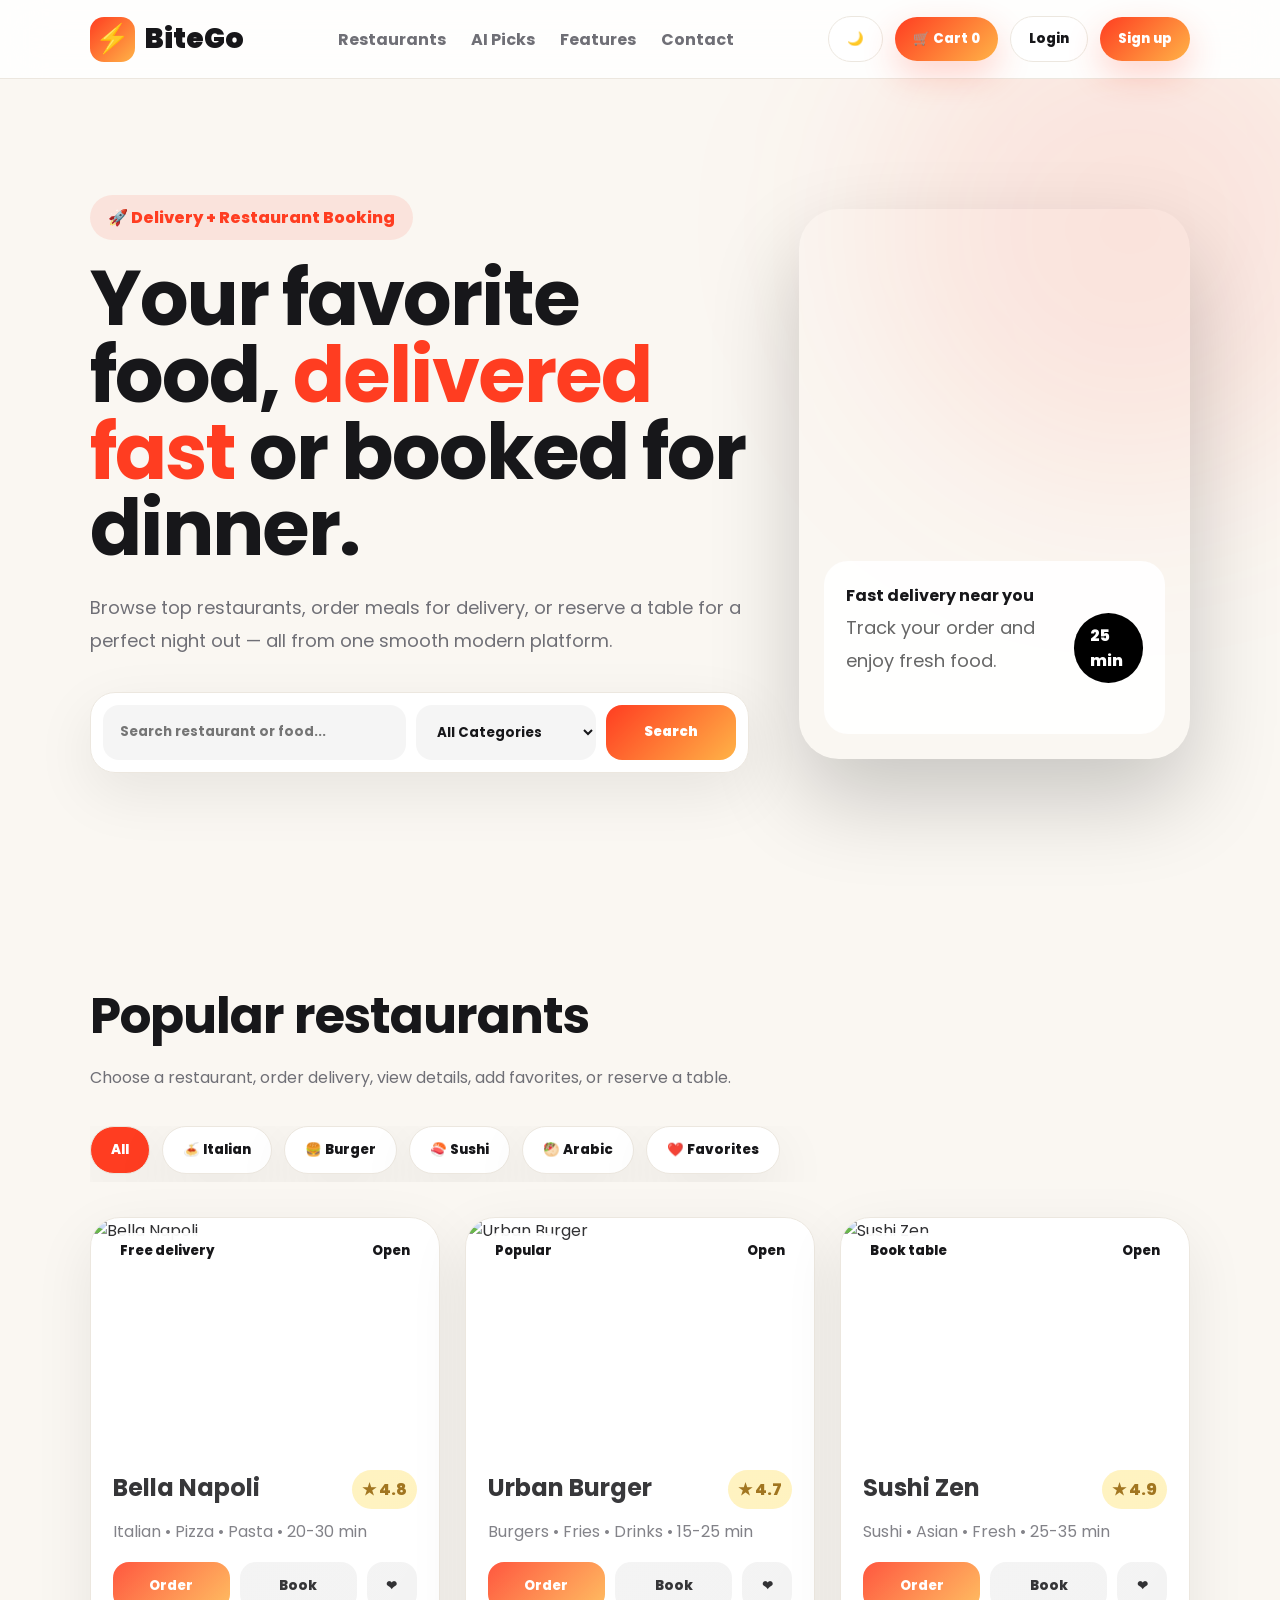
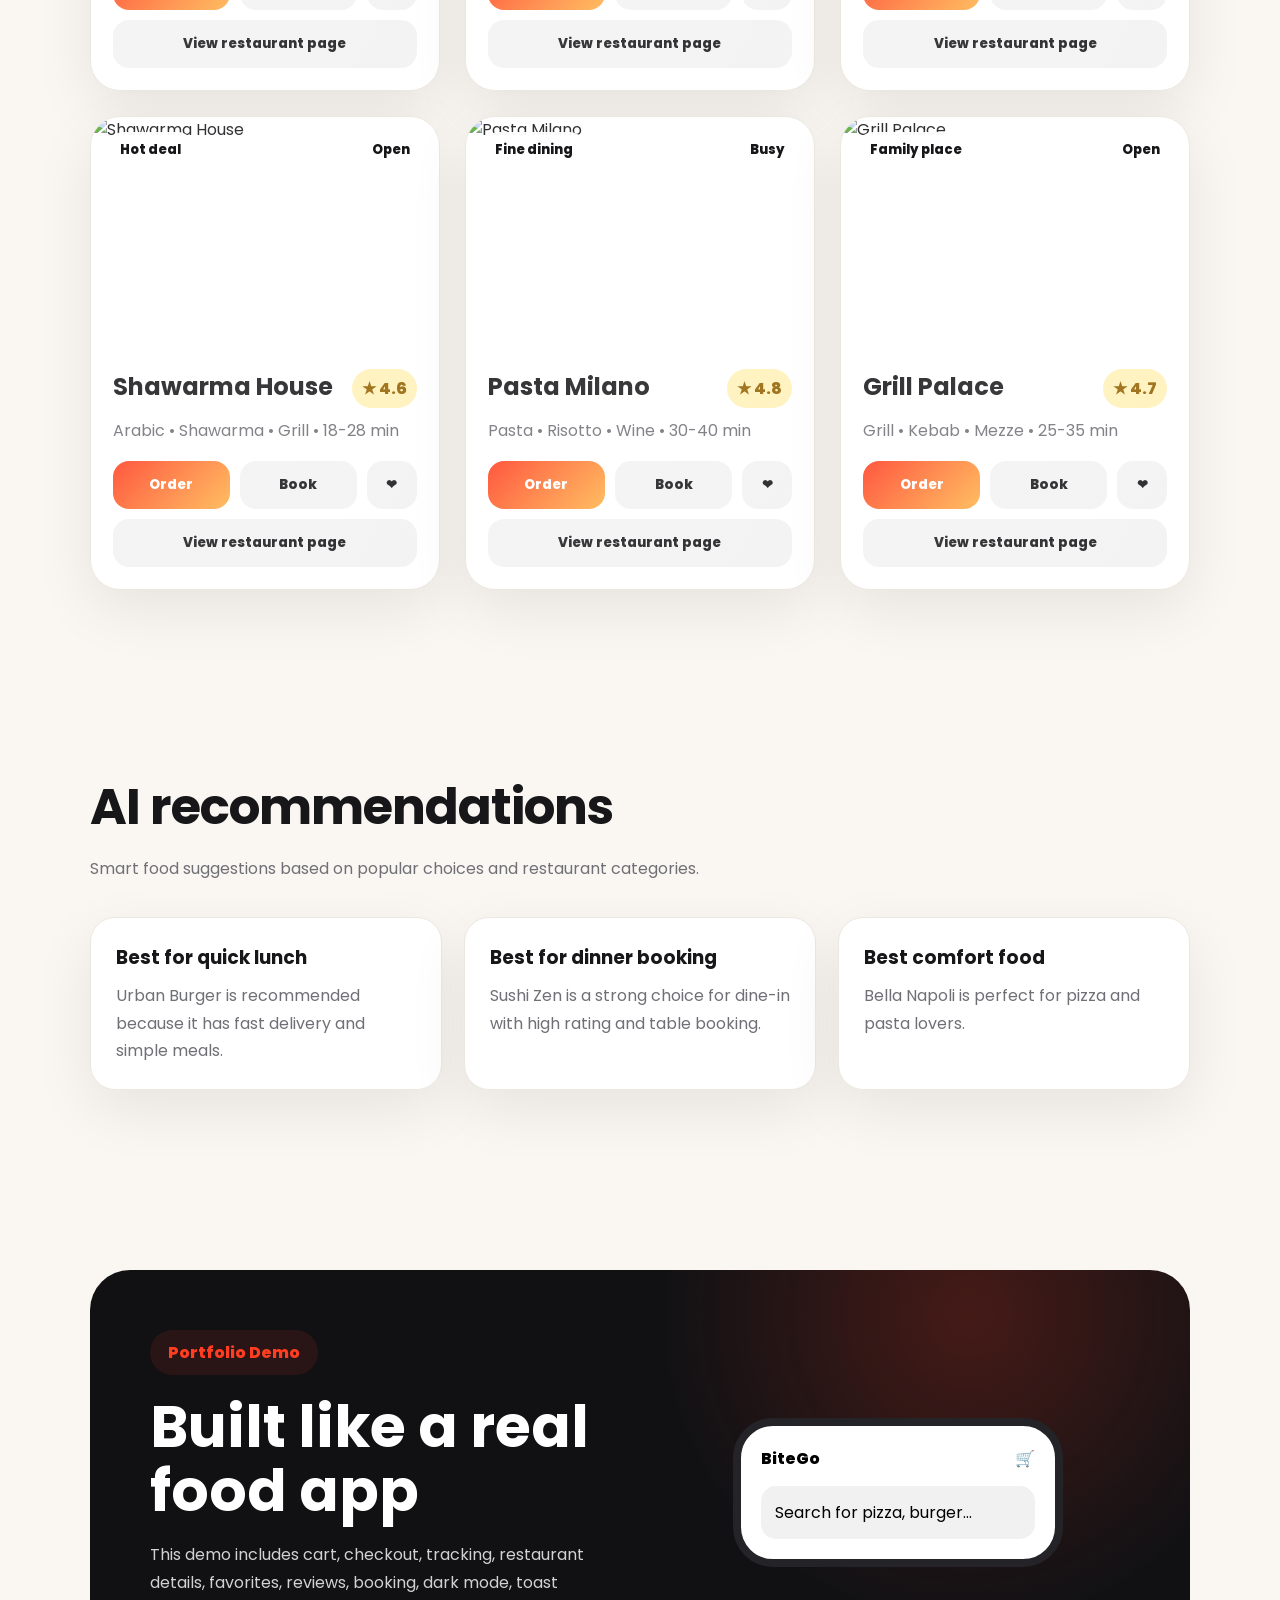
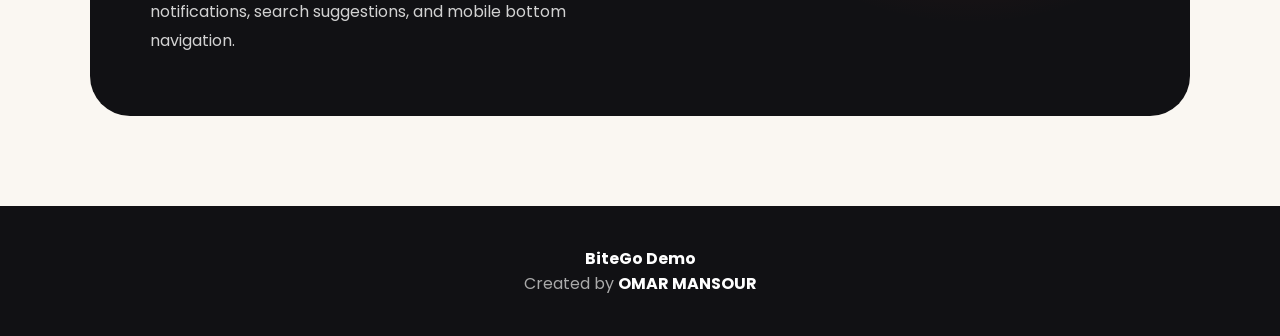
==== commit 00ccf5ed: "Update index.html" ====
--- a/index.html
+++ b/index.html
@@ -15,7 +15,7 @@
     rel="stylesheet"
   >
 
-  <link rel="stylesheet" href="style.css?v=6">
+  <link rel="stylesheet" href="./2style.css?v=6">
 </head>
 
 <body>
@@ -401,39 +401,37 @@
 
   <!-- FIREBASE -->
   <script type="module">
-
-    import { initializeApp } from "https://www.gstatic.com/firebasejs/10.12.2/firebase-app.js";
-
-    import {
-      getAuth,
-      createUserWithEmailAndPassword,
-      signInWithEmailAndPassword,
-      onAuthStateChanged,
-      signOut
-    } from "https://www.gstatic.com/firebasejs/10.12.2/firebase-auth.js";
-
-    const firebaseConfig = {
-      apiKey: "AIzaSyAsn9S2vCNs9kiob3BH5T1mYwdhwAkH3BU",
-      authDomain: "bitego-f781a.firebaseapp.com",
-      projectId: "bitego-f781a",
-      storageBucket: "bitego-f781a.firebasestorage.app",
-      messagingSenderId: "47412833208",
-      appId: "1:47412833208:web:8324df17f9d60adeb5bd4d",
-      measurementId: "G-LCKHN4Z4ZV"
-    };
-
-    const app = initializeApp(firebaseConfig);
-    const auth = getAuth(app);
-
-    window.firebaseAuth = auth;
-    window.firebaseCreateUser = createUserWithEmailAndPassword;
-    window.firebaseLogin = signInWithEmailAndPassword;
-    window.firebaseObserver = onAuthStateChanged;
-    window.firebaseLogout = signOut;
-
-  </script>
-
-  <script src="script.js?v=6"></script>
+  import { initializeApp } from "https://www.gstatic.com/firebasejs/10.12.2/firebase-app.js";
+
+  import {
+    getAuth,
+    createUserWithEmailAndPassword,
+    signInWithEmailAndPassword,
+    onAuthStateChanged,
+    signOut
+  } from "https://www.gstatic.com/firebasejs/10.12.2/firebase-auth.js";
+
+  const firebaseConfig = {
+    apiKey: "AIzaSyAsn9S2vCNs9kiob3BH5T1mYwdhwAkH3BU",
+    authDomain: "bitego-f781a.firebaseapp.com",
+    projectId: "bitego-f781a",
+    storageBucket: "bitego-f781a.firebasestorage.app",
+    messagingSenderId: "47412833208",
+    appId: "1:47412833208:web:8324df17f9d60adeb5bd4d",
+    measurementId: "G-LCKHN4Z4ZV"
+  };
+
+  const app = initializeApp(firebaseConfig);
+  const auth = getAuth(app);
+
+  window.firebaseAuth = auth;
+  window.firebaseCreateUser = createUserWithEmailAndPassword;
+  window.firebaseLogin = signInWithEmailAndPassword;
+  window.firebaseObserver = onAuthStateChanged;
+  window.firebaseLogout = signOut;
+</script>
+
+  <script src="./2script.js?v=6"></script>
 
 </body>
 </html>
--- a/2style.css
+++ b/2style.css
@@ -0,0 +1,1348 @@
+:root {
+  --primary: #ff3d21;
+  --primary-dark: #e52d14;
+  --secondary: #ffb347;
+  --dark: #111114;
+  --text: #17171a;
+  --muted: #6f6f76;
+  --bg: #faf7f2;
+  --card: #ffffff;
+  --line: #ece7df;
+  --shadow: 0 20px 60px rgba(0, 0, 0, 0.08);
+}
+
+body.dark {
+  --bg: #0f1014;
+  --card: #181a20;
+  --text: #ffffff;
+  --muted: #a9adb8;
+  --line: #2b2f38;
+  --shadow: 0 20px 60px rgba(0, 0, 0, 0.28);
+}
+
+* {
+  margin: 0;
+  padding: 0;
+  box-sizing: border-box;
+}
+
+html {
+  scroll-behavior: smooth;
+}
+
+body {
+  font-family: 'Poppins', sans-serif;
+  background: var(--bg);
+  color: var(--text);
+  overflow-x: hidden;
+  transition: 0.3s ease;
+}
+
+a {
+  text-decoration: none;
+  color: inherit;
+}
+
+button,
+input,
+select {
+  font-family: inherit;
+}
+
+button {
+  transition: 0.25s ease;
+}
+
+button:hover {
+  transform: translateY(-2px);
+}
+
+/* LOADER */
+
+.loader {
+  position: fixed;
+  inset: 0;
+  background: var(--bg);
+  z-index: 99999;
+  display: flex;
+  align-items: center;
+  justify-content: center;
+  animation: hideLoader 1.5s forwards;
+}
+
+.spinner {
+  width: 70px;
+  height: 70px;
+  border: 7px solid #ddd;
+  border-top: 7px solid var(--primary);
+  border-radius: 50%;
+  animation: spin 1s linear infinite;
+}
+
+@keyframes spin {
+  to {
+    transform: rotate(360deg);
+  }
+}
+
+@keyframes hideLoader {
+  0%,
+  80% {
+    opacity: 1;
+    visibility: visible;
+    pointer-events: all;
+  }
+
+  100% {
+    opacity: 0;
+    visibility: hidden;
+    pointer-events: none;
+  }
+}
+
+/* TOAST */
+
+.toast {
+  position: fixed;
+  top: 100px;
+  right: 25px;
+  background: var(--card);
+  color: var(--text);
+  padding: 15px 20px;
+  border-radius: 16px;
+  box-shadow: var(--shadow);
+  z-index: 9999;
+  display: none;
+  font-weight: 700;
+  border: 1px solid var(--line);
+}
+
+.toast.show {
+  display: block;
+  animation: toastPop 0.3s ease;
+}
+
+@keyframes toastPop {
+  from {
+    transform: scale(0.7);
+    opacity: 0;
+  }
+
+  to {
+    transform: scale(1);
+    opacity: 1;
+  }
+}
+
+/* NAVBAR */
+
+.navbar {
+  position: sticky;
+  top: 0;
+  z-index: 999;
+  background: rgba(255, 255, 255, 0.82);
+  backdrop-filter: blur(20px);
+  -webkit-backdrop-filter: blur(20px);
+  border-bottom: 1px solid var(--line);
+  display: flex;
+  justify-content: space-between;
+  align-items: center;
+  padding: 16px 7%;
+}
+
+body.dark .navbar {
+  background: rgba(15, 16, 20, 0.86);
+}
+
+.logo {
+  display: flex;
+  align-items: center;
+  gap: 10px;
+  font-size: 28px;
+  font-weight: 900;
+  color: var(--text);
+}
+
+.logo span {
+  width: 45px;
+  height: 45px;
+  border-radius: 14px;
+  background: linear-gradient(135deg, var(--primary), var(--secondary));
+  display: flex;
+  align-items: center;
+  justify-content: center;
+  color: white;
+}
+
+.nav-links {
+  display: flex;
+  gap: 25px;
+}
+
+.nav-links a {
+  color: var(--muted);
+  font-weight: 700;
+}
+
+.nav-links a:hover {
+  color: var(--primary);
+}
+
+.nav-actions {
+  display: flex;
+  gap: 12px;
+  align-items: center;
+}
+
+.icon-btn,
+.login-btn,
+.signup-btn,
+.cart-nav-btn {
+  border: none;
+  padding: 12px 18px;
+  border-radius: 999px;
+  cursor: pointer;
+  font-weight: 800;
+}
+
+.icon-btn,
+.login-btn {
+  background: var(--card);
+  color: var(--text);
+  border: 1px solid var(--line);
+}
+
+.signup-btn,
+.cart-nav-btn {
+  background: linear-gradient(135deg, var(--primary), var(--secondary));
+  color: white;
+  box-shadow: 0 14px 35px rgba(255, 61, 33, 0.22);
+}
+
+.mobile-menu {
+  display: none;
+  font-size: 30px;
+  cursor: pointer;
+}
+
+/* HERO */
+
+.hero {
+  padding: 80px 7%;
+  display: grid;
+  grid-template-columns: 1fr 1fr;
+  align-items: center;
+  gap: 50px;
+  min-height: 90vh;
+  position: relative;
+  overflow: hidden;
+}
+
+.hero::before {
+  content: '';
+  position: absolute;
+  width: 500px;
+  height: 500px;
+  background: rgba(255, 61, 33, 0.1);
+  border-radius: 50%;
+  top: -100px;
+  right: -100px;
+  filter: blur(100px);
+}
+
+.hero-content {
+  position: relative;
+  z-index: 2;
+  animation: fadeHero 0.9s ease;
+}
+
+@keyframes fadeHero {
+  from {
+    opacity: 0;
+    transform: translateY(25px);
+  }
+
+  to {
+    opacity: 1;
+    transform: translateY(0);
+  }
+}
+
+.badge {
+  display: inline-block;
+  padding: 10px 18px;
+  border-radius: 999px;
+  background: rgba(255, 61, 33, 0.1);
+  color: var(--primary);
+  font-weight: 800;
+  margin-bottom: 20px;
+  animation: pulseBadge 2s infinite;
+}
+
+@keyframes pulseBadge {
+  0% {
+    transform: scale(1);
+  }
+
+  50% {
+    transform: scale(1.04);
+  }
+
+  100% {
+    transform: scale(1);
+  }
+}
+
+.hero h1 {
+  font-size: clamp(45px, 6vw, 85px);
+  line-height: 1;
+  margin-bottom: 25px;
+  letter-spacing: -2px;
+}
+
+.hero h1 span {
+  color: var(--primary);
+}
+
+.hero p {
+  color: var(--muted);
+  font-size: 18px;
+  line-height: 1.8;
+  margin-bottom: 35px;
+}
+
+/* SEARCH */
+
+.search-wrap {
+  position: relative;
+}
+
+.search-box {
+  background: var(--card);
+  border-radius: 25px;
+  padding: 12px;
+  box-shadow: var(--shadow);
+  display: grid;
+  grid-template-columns: 1fr 180px 130px;
+  gap: 10px;
+  border: 1px solid var(--line);
+}
+
+.search-box input,
+.search-box select {
+  border: none;
+  background: rgba(128, 128, 128, 0.08);
+  color: var(--text);
+  padding: 17px;
+  border-radius: 16px;
+  font-weight: 700;
+  outline: none;
+}
+
+.search-box button {
+  border: none;
+  border-radius: 16px;
+  background: linear-gradient(135deg, var(--primary), var(--secondary));
+  color: white;
+  font-weight: 900;
+  cursor: pointer;
+}
+
+.suggestions {
+  position: absolute;
+  top: calc(100% + 10px);
+  left: 0;
+  right: 0;
+  background: var(--card);
+  border: 1px solid var(--line);
+  border-radius: 18px;
+  box-shadow: var(--shadow);
+  overflow: hidden;
+  display: none;
+  z-index: 50;
+}
+
+.suggestions button {
+  width: 100%;
+  border: none;
+  background: transparent;
+  color: var(--text);
+  padding: 14px 18px;
+  text-align: left;
+  font-weight: 800;
+  cursor: pointer;
+}
+
+.suggestions button:hover {
+  background: rgba(255, 61, 33, 0.08);
+  transform: none;
+}
+
+/* HERO IMAGE */
+
+.hero-visual {
+  position: relative;
+  min-height: 550px;
+  border-radius: 40px;
+  overflow: hidden;
+  background:
+    url('https://images.unsplash.com/photo-1504674900247-0877df9cc836?auto=format&fit=crop&w=1200&q=80')
+    center/cover;
+  box-shadow: 0 40px 90px rgba(0, 0, 0, 0.2);
+  animation: floatHero 5s ease-in-out infinite;
+}
+
+@keyframes floatHero {
+  0% {
+    transform: translateY(0px);
+  }
+
+  50% {
+    transform: translateY(-10px);
+  }
+
+  100% {
+    transform: translateY(0px);
+  }
+}
+
+.delivery-card {
+  position: absolute;
+  left: 25px;
+  right: 25px;
+  bottom: 25px;
+  background: rgba(255, 255, 255, 0.95);
+  color: #17171a;
+  padding: 22px;
+  border-radius: 24px;
+  display: flex;
+  justify-content: space-between;
+  align-items: center;
+  animation: floatCard 4s ease-in-out infinite;
+}
+
+.delivery-card p {
+  color: #666;
+  margin-top: 4px;
+}
+
+@keyframes floatCard {
+  0% {
+    transform: translateY(0px);
+  }
+
+  50% {
+    transform: translateY(-7px);
+  }
+
+  100% {
+    transform: translateY(0px);
+  }
+}
+
+.time-pill {
+  background: black;
+  color: white;
+  padding: 10px 16px;
+  border-radius: 999px;
+  font-weight: 800;
+}
+
+/* SECTION */
+
+.section {
+  padding: 90px 7%;
+}
+
+.section-head {
+  margin-bottom: 35px;
+}
+
+.section-head h2 {
+  font-size: clamp(34px, 4vw, 50px);
+  margin-bottom: 10px;
+  letter-spacing: -1px;
+}
+
+.section-head p {
+  color: var(--muted);
+  line-height: 1.7;
+}
+
+/* CATEGORIES */
+
+.categories {
+  display: flex;
+  gap: 12px;
+  overflow-x: auto;
+  margin-bottom: 35px;
+  padding-bottom: 8px;
+}
+
+.cat-btn {
+  background: var(--card);
+  color: var(--text);
+  border: 1px solid var(--line);
+  padding: 13px 20px;
+  border-radius: 999px;
+  font-weight: 800;
+  cursor: pointer;
+  white-space: nowrap;
+  box-shadow: var(--shadow);
+}
+
+.cat-btn.active,
+.cat-btn:hover {
+  background: var(--primary);
+  color: white;
+}
+
+/* RESTAURANTS */
+
+.restaurant-grid {
+  display: grid;
+  grid-template-columns: repeat(3, 1fr);
+  gap: 25px;
+  perspective: 1000px;
+}
+
+.restaurant-card {
+  background: var(--card);
+  border-radius: 30px;
+  overflow: hidden;
+  box-shadow: var(--shadow);
+  transition: 0.4s ease;
+  position: relative;
+  border: 1px solid var(--line);
+  animation: fadeUp 0.45s ease both;
+}
+
+@keyframes fadeUp {
+  from {
+    opacity: 0;
+    transform: translateY(18px);
+  }
+
+  to {
+    opacity: 1;
+    transform: translateY(0);
+  }
+}
+
+.restaurant-card:hover {
+  transform: translateY(-10px) scale(1.01);
+  box-shadow:
+    0 20px 60px rgba(255, 61, 33, 0.15),
+    0 10px 30px rgba(0, 0, 0, 0.12);
+}
+
+.restaurant-card::before {
+  content: '';
+  position: absolute;
+  inset: -100%;
+  background: linear-gradient(
+    120deg,
+    transparent,
+    rgba(255, 255, 255, 0.15),
+    transparent
+  );
+  transition: 0.7s;
+  z-index: 2;
+  pointer-events: none;
+}
+
+.restaurant-card:hover::before {
+  inset: 100%;
+}
+
+.restaurant-img {
+  position: relative;
+  height: 230px;
+  overflow: hidden;
+}
+
+.restaurant-img img {
+  width: 100%;
+  height: 100%;
+  object-fit: cover;
+  transition: 0.5s ease;
+}
+
+.restaurant-card:hover img {
+  transform: scale(1.08);
+}
+
+.tag,
+.open-tag {
+  position: absolute;
+  top: 15px;
+  padding: 8px 14px;
+  border-radius: 999px;
+  background: rgba(255, 255, 255, 0.95);
+  color: #17171a;
+  font-weight: 800;
+  font-size: 13px;
+  z-index: 3;
+}
+
+.tag {
+  left: 15px;
+}
+
+.open-tag {
+  right: 15px;
+}
+
+.restaurant-body {
+  padding: 22px;
+}
+
+.restaurant-top {
+  display: flex;
+  justify-content: space-between;
+  gap: 12px;
+  margin-bottom: 10px;
+}
+
+.restaurant-top h3 {
+  font-size: 24px;
+}
+
+.rating {
+  background: #fff1b8;
+  color: #946200;
+  padding: 7px 10px;
+  border-radius: 999px;
+  font-weight: 800;
+  white-space: nowrap;
+}
+
+.meta {
+  color: var(--muted);
+  margin-bottom: 18px;
+}
+
+.card-actions {
+  display: grid;
+  grid-template-columns: 1fr 1fr 50px;
+  gap: 10px;
+}
+
+.order-btn,
+.book-btn,
+.fav-btn,
+.details-btn,
+.checkout-btn {
+  border: none;
+  border-radius: 16px;
+  padding: 14px;
+  font-weight: 800;
+  cursor: pointer;
+}
+
+.order-btn,
+.checkout-btn {
+  background: linear-gradient(135deg, var(--primary), var(--secondary));
+  color: white;
+}
+
+.book-btn,
+.fav-btn,
+.details-btn {
+  background: rgba(128, 128, 128, 0.1);
+  color: var(--text);
+}
+
+.fav-btn.active {
+  background: #ffe0e0;
+  color: #e31b23;
+}
+
+.details-btn {
+  width: 100%;
+  margin-top: 12px;
+}
+
+/* RECOMMENDATIONS */
+
+.recommendations {
+  display: grid;
+  grid-template-columns: repeat(3, 1fr);
+  gap: 22px;
+}
+
+.recommend-card {
+  background: var(--card);
+  padding: 25px;
+  border-radius: 25px;
+  box-shadow: var(--shadow);
+  border: 1px solid var(--line);
+}
+
+.recommend-card h3 {
+  margin-bottom: 10px;
+}
+
+.recommend-card p {
+  color: var(--muted);
+  line-height: 1.7;
+}
+
+/* APP PREVIEW */
+
+.app-preview {
+  background:
+    radial-gradient(circle at 80% 10%, rgba(255, 61, 33, 0.22), transparent 32%),
+    #111114;
+  color: white;
+  padding: 60px;
+  border-radius: 40px;
+  display: grid;
+  grid-template-columns: 1fr 1fr;
+  gap: 50px;
+}
+
+.app-preview h2 {
+  font-size: clamp(34px, 5vw, 58px);
+  line-height: 1.1;
+  margin-bottom: 18px;
+}
+
+.app-preview p {
+  color: #d2d2d2;
+  line-height: 1.8;
+}
+
+.features-list {
+  display: grid;
+  gap: 15px;
+  margin-top: 25px;
+}
+
+.features-list div {
+  background: rgba(255, 255, 255, 0.08);
+  padding: 16px;
+  border-radius: 18px;
+}
+
+.phone-mockup {
+  background: white;
+  color: black;
+  border-radius: 40px;
+  padding: 20px;
+  width: min(330px, 100%);
+  margin: auto;
+  border: 8px solid #242428;
+}
+
+.phone-top {
+  display: flex;
+  justify-content: space-between;
+  margin-bottom: 15px;
+  font-weight: 800;
+}
+
+.mini-search {
+  background: #f1f1f1;
+  padding: 14px;
+  border-radius: 15px;
+}
+
+/* MODALS */
+
+.modal-overlay {
+  position: fixed;
+  inset: 0;
+  background: rgba(0, 0, 0, 0.6);
+  display: none;
+  justify-content: center;
+  align-items: center;
+  z-index: 9999;
+  padding: 20px;
+}
+
+.modal-overlay.active {
+  display: flex;
+}
+
+.modal {
+  width: min(560px, 100%);
+  max-height: 90vh;
+  overflow-y: auto;
+  background: var(--card);
+  color: var(--text);
+  border-radius: 30px;
+  padding: 30px;
+  position: relative;
+  box-shadow: 0 30px 80px rgba(0, 0, 0, 0.25);
+  animation: popIn 0.25s ease;
+}
+
+.wide-modal {
+  width: min(900px, 100%);
+}
+
+@keyframes popIn {
+  from {
+    opacity: 0;
+    transform: translateY(14px) scale(0.98);
+  }
+
+  to {
+    opacity: 1;
+    transform: translateY(0) scale(1);
+  }
+}
+
+.close-modal {
+  position: absolute;
+  top: 15px;
+  right: 15px;
+  border: none;
+  width: 35px;
+  height: 35px;
+  border-radius: 50%;
+  cursor: pointer;
+  background: rgba(128, 128, 128, 0.12);
+  color: var(--text);
+  font-weight: 900;
+}
+
+.modal h3 {
+  font-size: 30px;
+  margin-bottom: 8px;
+}
+
+.modal p {
+  color: var(--muted);
+  margin-bottom: 18px;
+}
+
+.modal-form {
+  display: grid;
+  gap: 14px;
+}
+
+.modal-form input,
+.modal-form select {
+  border: 1px solid var(--line);
+  padding: 16px;
+  border-radius: 16px;
+  background: rgba(128, 128, 128, 0.08);
+  color: var(--text);
+  outline: none;
+  font-weight: 700;
+}
+
+.modal-form button {
+  border: none;
+  border-radius: 16px;
+  padding: 16px;
+  background: linear-gradient(135deg, var(--primary), var(--secondary));
+  color: white;
+  font-weight: 900;
+  cursor: pointer;
+}
+
+/* DETAILS MODAL */
+
+.detail-hero {
+  height: 260px;
+  border-radius: 24px;
+  overflow: hidden;
+  margin-bottom: 18px;
+}
+
+.detail-hero img {
+  width: 100%;
+  height: 100%;
+  object-fit: cover;
+}
+
+.menu-items {
+  display: grid;
+  grid-template-columns: repeat(2, 1fr);
+  gap: 14px;
+  margin: 18px 0;
+}
+
+.menu-item {
+  background: rgba(128, 128, 128, 0.08);
+  border: 1px solid var(--line);
+  border-radius: 18px;
+  padding: 15px;
+  display: flex;
+  justify-content: space-between;
+  gap: 10px;
+  align-items: center;
+}
+
+.menu-item button {
+  border: none;
+  background: var(--primary);
+  color: white;
+  border-radius: 12px;
+  padding: 10px 12px;
+  font-weight: 900;
+  cursor: pointer;
+}
+
+.review-box {
+  background: rgba(128, 128, 128, 0.08);
+  border-radius: 18px;
+  padding: 14px;
+  margin-top: 10px;
+}
+
+.map-box {
+  height: 180px;
+  border-radius: 20px;
+  overflow: hidden;
+  margin-top: 14px;
+  border: 1px solid var(--line);
+}
+
+.map-box iframe {
+  width: 100%;
+  height: 100%;
+  border: 0;
+}
+
+/* CART */
+
+.cart-item {
+  display: flex;
+  justify-content: space-between;
+  gap: 14px;
+  padding: 15px 0;
+  border-bottom: 1px solid var(--line);
+  animation: cartFade 0.3s ease;
+}
+
+@keyframes cartFade {
+  from {
+    opacity: 0;
+    transform: translateX(20px);
+  }
+
+  to {
+    opacity: 1;
+    transform: translateX(0);
+  }
+}
+
+.cart-controls {
+  display: flex;
+  gap: 8px;
+  align-items: center;
+}
+
+.cart-controls button {
+  border: none;
+  background: rgba(128, 128, 128, 0.12);
+  color: var(--text);
+  width: 30px;
+  height: 30px;
+  border-radius: 50%;
+  font-weight: 900;
+  cursor: pointer;
+}
+
+.cart-total {
+  display: flex;
+  justify-content: space-between;
+  margin-top: 20px;
+  font-size: 24px;
+  font-weight: 800;
+}
+
+.checkout-form {
+  display: none;
+  margin-top: 18px;
+}
+
+.checkout-form.active {
+  display: grid;
+}
+
+.tracking {
+  margin-top: 18px;
+  display: none;
+}
+
+.tracking.active {
+  display: block;
+}
+
+.track-step {
+  display: flex;
+  gap: 12px;
+  align-items: center;
+  padding: 12px 0;
+  color: var(--muted);
+}
+
+.track-step.active {
+  color: var(--primary);
+  font-weight: 900;
+}
+
+.dot {
+  width: 14px;
+  height: 14px;
+  border-radius: 50%;
+  background: currentColor;
+}
+
+/* LOGIN / SIGNUP DESIGN */
+
+.auth-modal {
+  width: min(470px, 100%);
+  padding: 38px;
+  border-radius: 34px;
+  background:
+    radial-gradient(circle at top right, rgba(255, 61, 33, 0.14), transparent 35%),
+    var(--card);
+}
+
+.auth-logo {
+  display: flex;
+  align-items: center;
+  gap: 12px;
+  font-size: 24px;
+  font-weight: 900;
+  margin-bottom: 24px;
+}
+
+.auth-logo span {
+  width: 45px;
+  height: 45px;
+  border-radius: 16px;
+  background: linear-gradient(135deg, var(--primary), var(--secondary));
+  display: grid;
+  place-items: center;
+  color: white;
+}
+
+.auth-tabs {
+  display: grid;
+  grid-template-columns: 1fr 1fr;
+  background: rgba(128, 128, 128, 0.09);
+  padding: 6px;
+  border-radius: 999px;
+  margin-bottom: 24px;
+}
+
+.auth-tab {
+  border: none;
+  padding: 13px;
+  border-radius: 999px;
+  background: transparent;
+  color: var(--text);
+  font-weight: 900;
+  cursor: pointer;
+}
+
+.auth-tab.active {
+  background: linear-gradient(135deg, var(--primary), var(--secondary));
+  color: white;
+  box-shadow: 0 10px 25px rgba(255, 61, 33, 0.2);
+}
+
+.auth-modal h3 {
+  font-size: 34px;
+  margin-bottom: 8px;
+}
+
+.auth-modal p {
+  color: var(--muted);
+  line-height: 1.6;
+  margin-bottom: 24px;
+}
+
+.auth-modal input {
+  padding: 17px 18px;
+  border-radius: 18px;
+}
+
+.auth-modal button[type="submit"] {
+  margin-top: 8px;
+  padding: 17px;
+  border-radius: 18px;
+  font-size: 16px;
+  box-shadow: 0 14px 35px rgba(255, 61, 33, 0.25);
+}
+
+/* BOTTOM NAV */
+
+.bottom-nav {
+  display: none;
+}
+
+/* FOOTER */
+
+footer {
+  background: #111114;
+  color: #aaa;
+  text-align: center;
+  padding: 40px;
+}
+
+footer strong {
+  color: white;
+}
+
+/* RESPONSIVE */
+
+@media (max-width: 1000px) {
+  .hero,
+  .app-preview {
+    grid-template-columns: 1fr;
+  }
+
+  .restaurant-grid,
+  .recommendations {
+    grid-template-columns: repeat(2, 1fr);
+  }
+
+  .hero-visual {
+    min-height: 460px;
+  }
+}
+
+@media (max-width: 760px) {
+  body {
+    padding-bottom: 80px;
+  }
+
+  .navbar {
+    padding: 14px 5%;
+  }
+
+  .logo {
+    font-size: 25px;
+  }
+
+  .logo span {
+    width: 41px;
+    height: 41px;
+  }
+
+  .nav-links {
+    position: absolute;
+    top: 74px;
+    right: 5%;
+    width: 250px;
+    background: var(--card);
+    border: 1px solid var(--line);
+    border-radius: 24px;
+    padding: 22px;
+    flex-direction: column;
+    align-items: flex-start;
+    display: none;
+    box-shadow: var(--shadow);
+  }
+
+  .nav-links.active {
+    display: flex;
+  }
+
+  .nav-actions {
+    display: none;
+  }
+
+  .mobile-menu {
+    display: block;
+  }
+
+  .hero {
+    grid-template-columns: 1fr;
+    padding: 50px 5%;
+    min-height: auto;
+  }
+
+  .hero h1 {
+    letter-spacing: -1px;
+  }
+
+  .hero p {
+    font-size: 16px;
+  }
+
+  .search-box {
+    grid-template-columns: 1fr;
+  }
+
+  .search-box button {
+    padding: 16px;
+  }
+
+  .hero-visual {
+    min-height: 380px;
+    border-radius: 30px;
+  }
+
+  .delivery-card {
+    left: 15px;
+    right: 15px;
+    bottom: 15px;
+    padding: 17px;
+    border-radius: 20px;
+  }
+
+  .section {
+    padding: 70px 5%;
+  }
+
+  .restaurant-grid,
+  .recommendations,
+  .menu-items {
+    grid-template-columns: 1fr;
+  }
+
+  .card-actions {
+    grid-template-columns: 1fr 1fr 50px;
+  }
+
+  .app-preview {
+    padding: 32px;
+    border-radius: 30px;
+  }
+
+  .modal {
+    padding: 25px;
+    border-radius: 28px;
+  }
+
+  .bottom-nav {
+    position: fixed;
+    left: 10px;
+    right: 10px;
+    bottom: 10px;
+    background: var(--card);
+    border: 1px solid var(--line);
+    border-radius: 20px;
+    padding: 10px;
+    display: flex;
+    justify-content: space-around;
+    box-shadow: var(--shadow);
+    z-index: 9998;
+  }
+
+  .bottom-nav button {
+    border: none;
+    background: transparent;
+    font-weight: 800;
+    cursor: pointer;
+    color: var(--text);
+  }
+
+  .toast {
+    left: 14px;
+    right: 14px;
+    top: 82px;
+    max-width: none;
+  }
+}
+/* ACCOUNT SYSTEM */
+
+.user-box {
+  display: none;
+  gap: 10px;
+  align-items: center;
+}
+
+.user-btn,
+.account-btn {
+  border: none;
+  padding: 12px 18px;
+  border-radius: 999px;
+  font-weight: 900;
+  cursor: pointer;
+}
+
+.user-btn {
+  background: var(--card);
+  color: var(--text);
+  border: 1px solid var(--line);
+}
+
+.account-btn {
+  background: linear-gradient(135deg, var(--primary), var(--secondary));
+  color: white;
+}
+
+.account-modal {
+  width: min(620px, 100%);
+}
+
+.account-info {
+  display: grid;
+  gap: 12px;
+  margin: 20px 0;
+  background: rgba(128,128,128,0.08);
+  border: 1px solid var(--line);
+  padding: 18px;
+  border-radius: 20px;
+}
+
+.account-tabs {
+  display: grid;
+  grid-template-columns: repeat(4, 1fr);
+  gap: 8px;
+  margin: 20px 0;
+}
+
+.account-tab {
+  border: none;
+  padding: 12px;
+  border-radius: 14px;
+  background: rgba(128,128,128,0.1);
+  color: var(--text);
+  font-weight: 800;
+  cursor: pointer;
+}
+
+.account-tab.active {
+  background: linear-gradient(135deg, var(--primary), var(--secondary));
+  color: white;
+}
+
+.account-content {
+  background: rgba(128,128,128,0.07);
+  border: 1px solid var(--line);
+  border-radius: 20px;
+  padding: 18px;
+  min-height: 120px;
+  margin-bottom: 18px;
+}
+
+.account-item {
+  padding: 12px;
+  border-bottom: 1px solid var(--line);
+}
+
+.account-item:last-child {
+  border-bottom: none;
+}
+
+.logout-btn {
+  width: 100%;
+  border: none;
+  padding: 15px;
+  border-radius: 16px;
+  background: #e31b23;
+  color: white;
+  font-weight: 900;
+  cursor: pointer;
+}
+
+@media (max-width: 760px) {
+  .user-box {
+    display: none !important;
+  }
+
+  .account-tabs {
+    grid-template-columns: 1fr 1fr;
+  }
+}
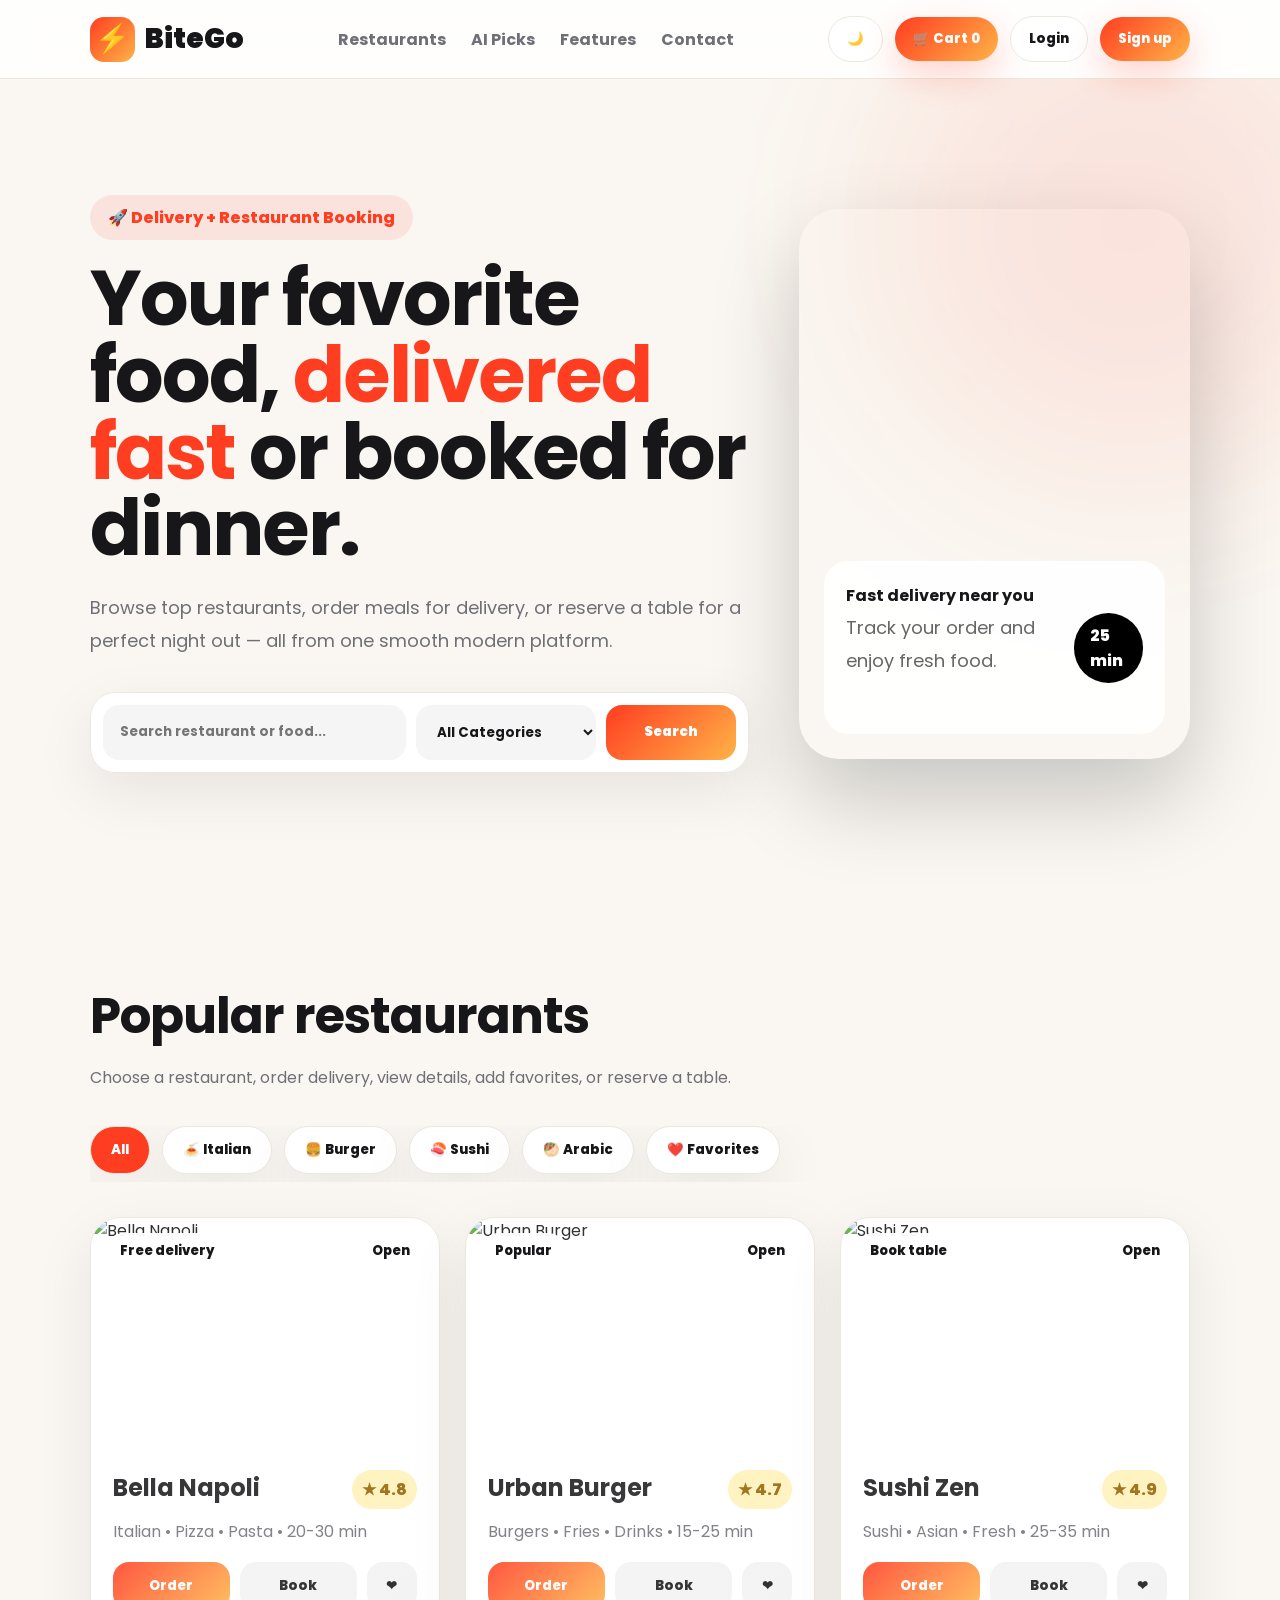
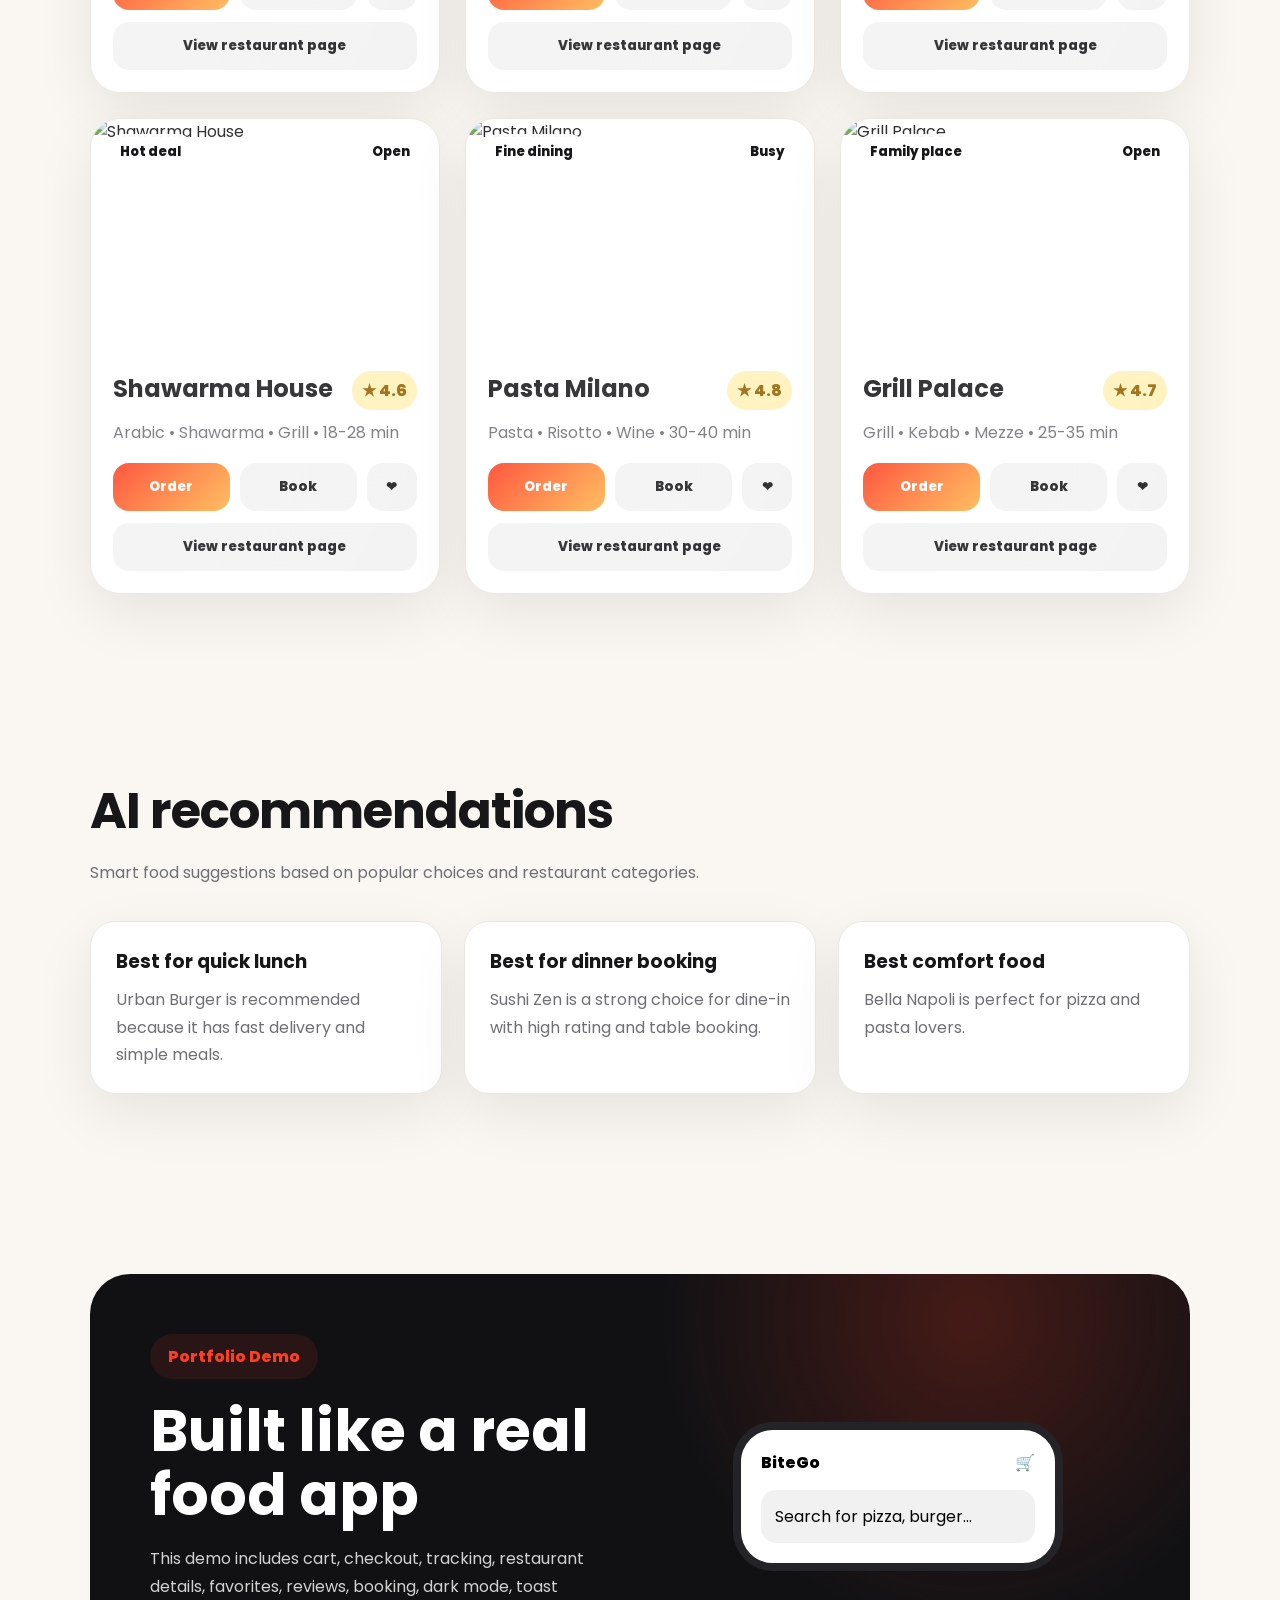
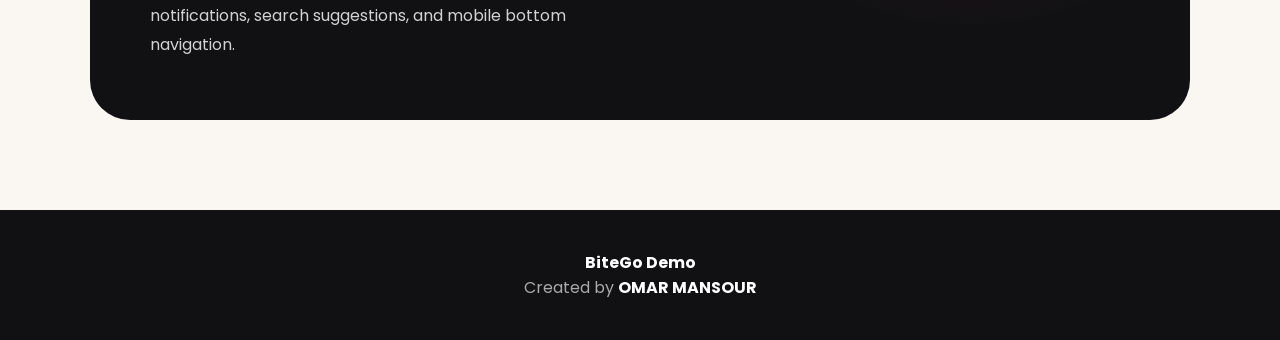
==== commit 790b9e9c: "Update index.html" ====
--- a/index.html
+++ b/index.html
@@ -15,7 +15,7 @@
     rel="stylesheet"
   >
 
-  <link rel="stylesheet" href="./2style.css?v=6">
+  <link rel="stylesheet" href="style.css?v=6">
 </head>
 
 <body>
@@ -431,7 +431,7 @@
   window.firebaseLogout = signOut;
 </script>
 
-  <script src="./2script.js?v=6"></script>
+  <script src="script.js?v=6"></script>
 
 </body>
 </html>
--- a/style.css
+++ b/style.css
@@ -0,0 +1,1369 @@
+:root {
+  --primary: #ff3d21;
+  --primary-dark: #e52d14;
+  --secondary: #ffb347;
+  --dark: #111114;
+  --text: #17171a;
+  --muted: #6f6f76;
+  --bg: #faf7f2;
+  --card: #ffffff;
+  --line: #ece7df;
+  --shadow: 0 20px 60px rgba(0, 0, 0, 0.08);
+}
+
+body.dark {
+  --bg: #0f1014;
+  --card: #181a20;
+  --text: #ffffff;
+  --muted: #a9adb8;
+  --line: #2b2f38;
+  --shadow: 0 20px 60px rgba(0, 0, 0, 0.28);
+}
+
+* {
+  margin: 0;
+  padding: 0;
+  box-sizing: border-box;
+}
+
+html {
+  scroll-behavior: smooth;
+}
+
+body {
+  font-family: 'Poppins', sans-serif;
+  background: var(--bg);
+  color: var(--text);
+  overflow-x: hidden;
+  transition: 0.3s ease;
+}
+
+a {
+  text-decoration: none;
+  color: inherit;
+}
+
+button,
+input,
+select {
+  font-family: inherit;
+}
+
+button {
+  transition: 0.25s ease;
+}
+
+button:hover {
+  transform: translateY(-2px);
+}
+
+/* LOADER */
+
+.loader {
+  position: fixed;
+  inset: 0;
+  background: var(--bg);
+  z-index: 99999;
+  display: flex;
+  align-items: center;
+  justify-content: center;
+  animation: hideLoader 1.5s forwards;
+}
+
+.spinner {
+  width: 70px;
+  height: 70px;
+  border: 7px solid #ddd;
+  border-top: 7px solid var(--primary);
+  border-radius: 50%;
+  animation: spin 1s linear infinite;
+}
+
+@keyframes spin {
+  to {
+    transform: rotate(360deg);
+  }
+}
+
+@keyframes hideLoader {
+  0%,
+  80% {
+    opacity: 1;
+    visibility: visible;
+    pointer-events: all;
+  }
+
+  100% {
+    opacity: 0;
+    visibility: hidden;
+    pointer-events: none;
+  }
+}
+
+/* TOAST */
+
+.toast {
+  position: fixed;
+  top: 100px;
+  right: 25px;
+  background: var(--card);
+  color: var(--text);
+  padding: 15px 20px;
+  border-radius: 16px;
+  box-shadow: var(--shadow);
+  z-index: 9999;
+  display: none;
+  font-weight: 700;
+  border: 1px solid var(--line);
+}
+
+.toast.show {
+  display: block;
+  animation: toastPop 0.3s ease;
+}
+
+@keyframes toastPop {
+  from {
+    transform: scale(0.7);
+    opacity: 0;
+  }
+
+  to {
+    transform: scale(1);
+    opacity: 1;
+  }
+}
+
+/* NAVBAR */
+
+.navbar {
+  position: sticky;
+  top: 0;
+  z-index: 999;
+  background: rgba(255, 255, 255, 0.82);
+  backdrop-filter: blur(20px);
+  -webkit-backdrop-filter: blur(20px);
+  border-bottom: 1px solid var(--line);
+  display: flex;
+  justify-content: space-between;
+  align-items: center;
+  padding: 16px 7%;
+}
+
+body.dark .navbar {
+  background: rgba(15, 16, 20, 0.86);
+}
+
+.logo {
+  display: flex;
+  align-items: center;
+  gap: 10px;
+  font-size: 28px;
+  font-weight: 900;
+  color: var(--text);
+}
+
+.logo span {
+  width: 45px;
+  height: 45px;
+  border-radius: 14px;
+  background: linear-gradient(135deg, var(--primary), var(--secondary));
+  display: flex;
+  align-items: center;
+  justify-content: center;
+  color: white;
+}
+
+.nav-links {
+  display: flex;
+  gap: 25px;
+}
+
+.nav-links a {
+  color: var(--muted);
+  font-weight: 700;
+}
+
+.nav-links a:hover {
+  color: var(--primary);
+}
+
+.nav-actions {
+  display: flex;
+  gap: 12px;
+  align-items: center;
+}
+
+.icon-btn,
+.login-btn,
+.signup-btn,
+.cart-nav-btn {
+  border: none;
+  padding: 12px 18px;
+  border-radius: 999px;
+  cursor: pointer;
+  font-weight: 800;
+}
+
+.icon-btn,
+.login-btn {
+  background: var(--card);
+  color: var(--text);
+  border: 1px solid var(--line);
+}
+
+.signup-btn,
+.cart-nav-btn {
+  background: linear-gradient(135deg, var(--primary), var(--secondary));
+  color: white;
+  box-shadow: 0 14px 35px rgba(255, 61, 33, 0.22);
+}
+
+.mobile-menu {
+  display: none;
+  font-size: 30px;
+  cursor: pointer;
+}
+
+/* HERO */
+
+.hero {
+  padding: 80px 7%;
+  display: grid;
+  grid-template-columns: 1fr 1fr;
+  align-items: center;
+  gap: 50px;
+  min-height: 90vh;
+  position: relative;
+  overflow: hidden;
+}
+
+.hero::before {
+  content: '';
+  position: absolute;
+  width: 500px;
+  height: 500px;
+  background: rgba(255, 61, 33, 0.1);
+  border-radius: 50%;
+  top: -100px;
+  right: -100px;
+  filter: blur(100px);
+}
+
+.hero-content {
+  position: relative;
+  z-index: 2;
+  animation: fadeHero 0.9s ease;
+}
+
+@keyframes fadeHero {
+  from {
+    opacity: 0;
+    transform: translateY(25px);
+  }
+
+  to {
+    opacity: 1;
+    transform: translateY(0);
+  }
+}
+
+.badge {
+  display: inline-block;
+  padding: 10px 18px;
+  border-radius: 999px;
+  background: rgba(255, 61, 33, 0.1);
+  color: var(--primary);
+  font-weight: 800;
+  margin-bottom: 20px;
+  animation: pulseBadge 2s infinite;
+}
+
+@keyframes pulseBadge {
+  0% {
+    transform: scale(1);
+  }
+
+  50% {
+    transform: scale(1.04);
+  }
+
+  100% {
+    transform: scale(1);
+  }
+}
+
+.hero h1 {
+  font-size: clamp(45px, 6vw, 85px);
+  line-height: 1;
+  margin-bottom: 25px;
+  letter-spacing: -2px;
+}
+
+.hero h1 span {
+  color: var(--primary);
+}
+
+.hero p {
+  color: var(--muted);
+  font-size: 18px;
+  line-height: 1.8;
+  margin-bottom: 35px;
+}
+
+/* SEARCH */
+
+.search-wrap {
+  position: relative;
+}
+
+.search-box {
+  background: var(--card);
+  border-radius: 25px;
+  padding: 12px;
+  box-shadow: var(--shadow);
+  display: grid;
+  grid-template-columns: 1fr 180px 130px;
+  gap: 10px;
+  border: 1px solid var(--line);
+}
+
+.search-box input,
+.search-box select {
+  border: none;
+  background: rgba(128, 128, 128, 0.08);
+  color: var(--text);
+  padding: 17px;
+  border-radius: 16px;
+  font-weight: 700;
+  outline: none;
+}
+
+.search-box button {
+  border: none;
+  border-radius: 16px;
+  background: linear-gradient(135deg, var(--primary), var(--secondary));
+  color: white;
+  font-weight: 900;
+  cursor: pointer;
+}
+
+.suggestions {
+  position: absolute;
+  top: calc(100% + 10px);
+  left: 0;
+  right: 0;
+  background: var(--card);
+  border: 1px solid var(--line);
+  border-radius: 18px;
+  box-shadow: var(--shadow);
+  overflow: hidden;
+  display: none;
+  z-index: 50;
+}
+
+.suggestions button {
+  width: 100%;
+  border: none;
+  background: transparent;
+  color: var(--text);
+  padding: 14px 18px;
+  text-align: left;
+  font-weight: 800;
+  cursor: pointer;
+}
+
+.suggestions button:hover {
+  background: rgba(255, 61, 33, 0.08);
+  transform: none;
+}
+
+/* HERO IMAGE */
+
+.hero-visual {
+  position: relative;
+  min-height: 550px;
+  border-radius: 40px;
+  overflow: hidden;
+  background:
+    url('https://images.unsplash.com/photo-1504674900247-0877df9cc836?auto=format&fit=crop&w=1200&q=80')
+    center/cover;
+  box-shadow: 0 40px 90px rgba(0, 0, 0, 0.2);
+  animation: floatHero 5s ease-in-out infinite;
+}
+
+@keyframes floatHero {
+  0% {
+    transform: translateY(0px);
+  }
+
+  50% {
+    transform: translateY(-10px);
+  }
+
+  100% {
+    transform: translateY(0px);
+  }
+}
+
+.delivery-card {
+  position: absolute;
+  left: 25px;
+  right: 25px;
+  bottom: 25px;
+  background: rgba(255, 255, 255, 0.95);
+  color: #17171a;
+  padding: 22px;
+  border-radius: 24px;
+  display: flex;
+  justify-content: space-between;
+  align-items: center;
+  animation: floatCard 4s ease-in-out infinite;
+}
+
+.delivery-card p {
+  color: #666;
+  margin-top: 4px;
+}
+
+@keyframes floatCard {
+  0% {
+    transform: translateY(0px);
+  }
+
+  50% {
+    transform: translateY(-7px);
+  }
+
+  100% {
+    transform: translateY(0px);
+  }
+}
+
+.time-pill {
+  background: black;
+  color: white;
+  padding: 10px 16px;
+  border-radius: 999px;
+  font-weight: 800;
+}
+
+/* SECTION */
+
+.section {
+  padding: 90px 7%;
+}
+
+.section-head {
+  margin-bottom: 35px;
+}
+
+.section-head h2 {
+  font-size: clamp(34px, 4vw, 50px);
+  margin-bottom: 10px;
+  letter-spacing: -1px;
+}
+
+.section-head p {
+  color: var(--muted);
+  line-height: 1.7;
+}
+
+/* CATEGORIES */
+
+.categories {
+  display: flex;
+  gap: 12px;
+  overflow-x: auto;
+  margin-bottom: 35px;
+  padding-bottom: 8px;
+}
+
+.cat-btn {
+  background: var(--card);
+  color: var(--text);
+  border: 1px solid var(--line);
+  padding: 13px 20px;
+  border-radius: 999px;
+  font-weight: 800;
+  cursor: pointer;
+  white-space: nowrap;
+  box-shadow: var(--shadow);
+}
+
+.cat-btn.active,
+.cat-btn:hover {
+  background: var(--primary);
+  color: white;
+}
+
+/* RESTAURANTS */
+
+.restaurant-grid {
+  display: grid;
+  grid-template-columns: repeat(3, 1fr);
+  gap: 25px;
+  perspective: 1000px;
+}
+
+.restaurant-card {
+  background: var(--card);
+  border-radius: 30px;
+  overflow: hidden;
+  box-shadow: var(--shadow);
+  transition: 0.4s ease;
+  position: relative;
+  border: 1px solid var(--line);
+  animation: fadeUp 0.45s ease both;
+}
+
+@keyframes fadeUp {
+  from {
+    opacity: 0;
+    transform: translateY(18px);
+  }
+
+  to {
+    opacity: 1;
+    transform: translateY(0);
+  }
+}
+
+.restaurant-card:hover {
+  transform: translateY(-10px) scale(1.01);
+  box-shadow:
+    0 20px 60px rgba(255, 61, 33, 0.15),
+    0 10px 30px rgba(0, 0, 0, 0.12);
+}
+
+.restaurant-card::before {
+  content: '';
+  position: absolute;
+  inset: -100%;
+  background: linear-gradient(
+    120deg,
+    transparent,
+    rgba(255, 255, 255, 0.15),
+    transparent
+  );
+  transition: 0.7s;
+  z-index: 2;
+  pointer-events: none;
+}
+
+.restaurant-card:hover::before {
+  inset: 100%;
+}
+
+.restaurant-img {
+  position: relative;
+  height: 230px;
+  overflow: hidden;
+}
+
+.restaurant-img img {
+  width: 100%;
+  height: 100%;
+  object-fit: cover;
+  transition: 0.5s ease;
+}
+
+.restaurant-card:hover img {
+  transform: scale(1.08);
+}
+
+.tag,
+.open-tag {
+  position: absolute;
+  top: 15px;
+  padding: 8px 14px;
+  border-radius: 999px;
+  background: rgba(255, 255, 255, 0.95);
+  color: #17171a;
+  font-weight: 800;
+  font-size: 13px;
+  z-index: 3;
+}
+
+.tag {
+  left: 15px;
+}
+
+.open-tag {
+  right: 15px;
+}
+
+.restaurant-body {
+  padding: 22px;
+}
+
+.restaurant-top {
+  display: flex;
+  justify-content: space-between;
+  gap: 12px;
+  margin-bottom: 10px;
+}
+
+.restaurant-top h3 {
+  font-size: 24px;
+}
+
+.rating {
+  background: #fff1b8;
+  color: #946200;
+  padding: 7px 10px;
+  border-radius: 999px;
+  font-weight: 800;
+  white-space: nowrap;
+}
+
+.meta {
+  color: var(--muted);
+  margin-bottom: 18px;
+}
+
+.card-actions {
+  display: grid;
+  grid-template-columns: 1fr 1fr 50px;
+  gap: 10px;
+}
+
+.order-btn,
+.book-btn,
+.fav-btn,
+.details-btn,
+.checkout-btn {
+  border: none;
+  border-radius: 16px;
+  padding: 14px;
+  font-weight: 800;
+  cursor: pointer;
+}
+
+.order-btn,
+.checkout-btn {
+  background: linear-gradient(135deg, var(--primary), var(--secondary));
+  color: white;
+}
+
+.book-btn,
+.fav-btn,
+.details-btn {
+  background: rgba(128, 128, 128, 0.1);
+  color: var(--text);
+}
+
+.fav-btn.active {
+  background: #ffe0e0;
+  color: #e31b23;
+}
+
+.details-btn {
+  width: 100%;
+  margin-top: 12px;
+}
+
+/* RECOMMENDATIONS */
+
+.recommendations {
+  display: grid;
+  grid-template-columns: repeat(3, 1fr);
+  gap: 22px;
+}
+
+.recommend-card {
+  background: var(--card);
+  padding: 25px;
+  border-radius: 25px;
+  box-shadow: var(--shadow);
+  border: 1px solid var(--line);
+}
+
+.recommend-card h3 {
+  margin-bottom: 10px;
+}
+
+.recommend-card p {
+  color: var(--muted);
+  line-height: 1.7;
+}
+
+/* APP PREVIEW */
+
+.app-preview {
+  background:
+    radial-gradient(circle at 80% 10%, rgba(255, 61, 33, 0.22), transparent 32%),
+    #111114;
+  color: white;
+  padding: 60px;
+  border-radius: 40px;
+  display: grid;
+  grid-template-columns: 1fr 1fr;
+  gap: 50px;
+}
+
+.app-preview h2 {
+  font-size: clamp(34px, 5vw, 58px);
+  line-height: 1.1;
+  margin-bottom: 18px;
+}
+
+.app-preview p {
+  color: #d2d2d2;
+  line-height: 1.8;
+}
+
+.features-list {
+  display: grid;
+  gap: 15px;
+  margin-top: 25px;
+}
+
+.features-list div {
+  background: rgba(255, 255, 255, 0.08);
+  padding: 16px;
+  border-radius: 18px;
+}
+
+.phone-mockup {
+  background: white;
+  color: black;
+  border-radius: 40px;
+  padding: 20px;
+  width: min(330px, 100%);
+  margin: auto;
+  border: 8px solid #242428;
+}
+
+.phone-top {
+  display: flex;
+  justify-content: space-between;
+  margin-bottom: 15px;
+  font-weight: 800;
+}
+
+.mini-search {
+  background: #f1f1f1;
+  padding: 14px;
+  border-radius: 15px;
+}
+
+/* MODALS */
+
+.modal-overlay {
+  position: fixed;
+  inset: 0;
+  background: rgba(0, 0, 0, 0.6);
+  display: none;
+  justify-content: center;
+  align-items: center;
+  z-index: 9999;
+  padding: 20px;
+}
+
+.modal-overlay.active {
+  display: flex;
+}
+
+.modal {
+  width: min(560px, 100%);
+  max-height: 90vh;
+  overflow-y: auto;
+  background: var(--card);
+  color: var(--text);
+  border-radius: 30px;
+  padding: 30px;
+  position: relative;
+  box-shadow: 0 30px 80px rgba(0, 0, 0, 0.25);
+  animation: popIn 0.25s ease;
+}
+
+.wide-modal {
+  width: min(900px, 100%);
+}
+
+@keyframes popIn {
+  from {
+    opacity: 0;
+    transform: translateY(14px) scale(0.98);
+  }
+
+  to {
+    opacity: 1;
+    transform: translateY(0) scale(1);
+  }
+}
+
+.close-modal {
+  position: absolute;
+  top: 15px;
+  right: 15px;
+  border: none;
+  width: 35px;
+  height: 35px;
+  border-radius: 50%;
+  cursor: pointer;
+  background: rgba(128, 128, 128, 0.12);
+  color: var(--text);
+  font-weight: 900;
+}
+
+.modal h3 {
+  font-size: 30px;
+  margin-bottom: 8px;
+}
+
+.modal p {
+  color: var(--muted);
+  margin-bottom: 18px;
+}
+
+.modal-form {
+  display: grid;
+  gap: 14px;
+}
+
+.modal-form input,
+.modal-form select {
+  border: 1px solid var(--line);
+  padding: 16px;
+  border-radius: 16px;
+  background: rgba(128, 128, 128, 0.08);
+  color: var(--text);
+  outline: none;
+  font-weight: 700;
+}
+
+.modal-form button {
+  border: none;
+  border-radius: 16px;
+  padding: 16px;
+  background: linear-gradient(135deg, var(--primary), var(--secondary));
+  color: white;
+  font-weight: 900;
+  cursor: pointer;
+}
+
+/* DETAILS MODAL */
+
+.detail-hero {
+  height: 260px;
+  border-radius: 24px;
+  overflow: hidden;
+  margin-bottom: 18px;
+}
+
+.detail-hero img {
+  width: 100%;
+  height: 100%;
+  object-fit: cover;
+}
+
+.menu-items {
+  display: grid;
+  grid-template-columns: repeat(2, 1fr);
+  gap: 14px;
+  margin: 18px 0;
+}
+
+.menu-item {
+  background: rgba(128, 128, 128, 0.08);
+  border: 1px solid var(--line);
+  border-radius: 18px;
+  padding: 15px;
+  display: flex;
+  justify-content: space-between;
+  gap: 10px;
+  align-items: center;
+}
+
+.menu-item button {
+  border: none;
+  background: var(--primary);
+  color: white;
+  border-radius: 12px;
+  padding: 10px 12px;
+  font-weight: 900;
+  cursor: pointer;
+}
+
+.review-box {
+  background: rgba(128, 128, 128, 0.08);
+  border-radius: 18px;
+  padding: 14px;
+  margin-top: 10px;
+}
+
+.map-box {
+  height: 180px;
+  border-radius: 20px;
+  overflow: hidden;
+  margin-top: 14px;
+  border: 1px solid var(--line);
+}
+
+.map-box iframe {
+  width: 100%;
+  height: 100%;
+  border: 0;
+}
+
+/* CART */
+
+.cart-item {
+  display: flex;
+  justify-content: space-between;
+  gap: 14px;
+  padding: 15px 0;
+  border-bottom: 1px solid var(--line);
+  animation: cartFade 0.3s ease;
+}
+
+@keyframes cartFade {
+  from {
+    opacity: 0;
+    transform: translateX(20px);
+  }
+
+  to {
+    opacity: 1;
+    transform: translateX(0);
+  }
+}
+
+.cart-controls {
+  display: flex;
+  gap: 8px;
+  align-items: center;
+}
+
+.cart-controls button {
+  border: none;
+  background: rgba(128, 128, 128, 0.12);
+  color: var(--text);
+  width: 30px;
+  height: 30px;
+  border-radius: 50%;
+  font-weight: 900;
+  cursor: pointer;
+}
+
+.cart-total {
+  display: flex;
+  justify-content: space-between;
+  margin-top: 20px;
+  font-size: 24px;
+  font-weight: 800;
+}
+
+.checkout-form {
+  display: none;
+  margin-top: 18px;
+}
+
+.checkout-form.active {
+  display: grid;
+}
+
+.tracking {
+  margin-top: 18px;
+  display: none;
+}
+
+.tracking.active {
+  display: block;
+}
+
+.track-step {
+  display: flex;
+  gap: 12px;
+  align-items: center;
+  padding: 12px 0;
+  color: var(--muted);
+}
+
+.track-step.active {
+  color: var(--primary);
+  font-weight: 900;
+}
+
+.dot {
+  width: 14px;
+  height: 14px;
+  border-radius: 50%;
+  background: currentColor;
+}
+
+/* LOGIN / SIGNUP DESIGN */
+
+.auth-modal {
+  width: min(470px, 100%);
+  padding: 38px;
+  border-radius: 34px;
+  background:
+    radial-gradient(circle at top right, rgba(255, 61, 33, 0.14), transparent 35%),
+    var(--card);
+}
+
+.auth-logo {
+  display: flex;
+  align-items: center;
+  gap: 12px;
+  font-size: 24px;
+  font-weight: 900;
+  margin-bottom: 24px;
+}
+
+.auth-logo span {
+  width: 45px;
+  height: 45px;
+  border-radius: 16px;
+  background: linear-gradient(135deg, var(--primary), var(--secondary));
+  display: grid;
+  place-items: center;
+  color: white;
+}
+
+.auth-tabs {
+  display: grid;
+  grid-template-columns: 1fr 1fr;
+  background: rgba(128, 128, 128, 0.09);
+  padding: 6px;
+  border-radius: 999px;
+  margin-bottom: 24px;
+}
+
+.auth-tab {
+  border: none;
+  padding: 13px;
+  border-radius: 999px;
+  background: transparent;
+  color: var(--text);
+  font-weight: 900;
+  cursor: pointer;
+}
+
+.auth-tab.active {
+  background: linear-gradient(135deg, var(--primary), var(--secondary));
+  color: white;
+  box-shadow: 0 10px 25px rgba(255, 61, 33, 0.2);
+}
+
+.auth-modal h3 {
+  font-size: 34px;
+  margin-bottom: 8px;
+}
+
+.auth-modal p {
+  color: var(--muted);
+  line-height: 1.6;
+  margin-bottom: 24px;
+}
+
+.auth-modal input {
+  padding: 17px 18px;
+  border-radius: 18px;
+}
+
+.auth-modal button[type="submit"] {
+  margin-top: 8px;
+  padding: 17px;
+  border-radius: 18px;
+  font-size: 16px;
+  box-shadow: 0 14px 35px rgba(255, 61, 33, 0.25);
+}
+
+/* BOTTOM NAV */
+
+.bottom-nav {
+  display: none;
+}
+
+/* FOOTER */
+
+footer {
+  background: #111114;
+  color: #aaa;
+  text-align: center;
+  padding: 40px;
+}
+
+footer strong {
+  color: white;
+}
+
+/* RESPONSIVE */
+
+@media (max-width: 1000px) {
+  .hero,
+  .app-preview {
+    grid-template-columns: 1fr;
+  }
+
+  .restaurant-grid,
+  .recommendations {
+    grid-template-columns: repeat(2, 1fr);
+  }
+
+  .hero-visual {
+    min-height: 460px;
+  }
+}
+
+@media (max-width: 760px) {
+  body {
+    padding-bottom: 80px;
+  }
+
+  .navbar {
+    padding: 14px 5%;
+  }
+
+  .logo {
+    font-size: 25px;
+  }
+
+  .logo span {
+    width: 41px;
+    height: 41px;
+  }
+
+  .nav-links {
+    position: absolute;
+    top: 74px;
+    right: 5%;
+    width: 250px;
+    background: var(--card);
+    border: 1px solid var(--line);
+    border-radius: 24px;
+    padding: 22px;
+    flex-direction: column;
+    align-items: flex-start;
+    display: none;
+    box-shadow: var(--shadow);
+  }
+
+  .nav-links.active {
+    display: flex;
+  }
+
+  .nav-actions {
+    display: none;
+  }
+
+  .mobile-menu {
+    display: block;
+  }
+
+  .hero {
+    grid-template-columns: 1fr;
+    padding: 50px 5%;
+    min-height: auto;
+  }
+
+  .hero h1 {
+    letter-spacing: -1px;
+  }
+
+  .hero p {
+    font-size: 16px;
+  }
+
+  .search-box {
+    grid-template-columns: 1fr;
+  }
+
+  .search-box button {
+    padding: 16px;
+  }
+
+  .hero-visual {
+    min-height: 380px;
+    border-radius: 30px;
+  }
+
+  .delivery-card {
+    left: 15px;
+    right: 15px;
+    bottom: 15px;
+    padding: 17px;
+    border-radius: 20px;
+  }
+
+  .section {
+    padding: 70px 5%;
+  }
+
+  .restaurant-grid,
+  .recommendations,
+  .menu-items {
+    grid-template-columns: 1fr;
+  }
+
+  .card-actions {
+    grid-template-columns: 1fr 1fr 50px;
+  }
+
+  .app-preview {
+    padding: 32px;
+    border-radius: 30px;
+  }
+
+  .modal {
+    padding: 25px;
+    border-radius: 28px;
+  }
+
+  .bottom-nav {
+    position: fixed;
+    left: 10px;
+    right: 10px;
+    bottom: 10px;
+    background: var(--card);
+    border: 1px solid var(--line);
+    border-radius: 20px;
+    padding: 10px;
+    display: flex;
+    justify-content: space-around;
+    box-shadow: var(--shadow);
+    z-index: 9998;
+  }
+
+  .bottom-nav button {
+    border: none;
+    background: transparent;
+    font-weight: 800;
+    cursor: pointer;
+    color: var(--text);
+  }
+
+  .toast {
+    left: 14px;
+    right: 14px;
+    top: 82px;
+    max-width: none;
+  }
+}
+/* ACCOUNT SYSTEM */
+
+.user-box {
+  display: none;
+  gap: 10px;
+  align-items: center;
+}
+
+.user-btn,
+.account-btn {
+  border: none;
+  padding: 12px 18px;
+  border-radius: 999px;
+  font-weight: 900;
+  cursor: pointer;
+}
+
+.user-btn {
+  background: var(--card);
+  color: var(--text);
+  border: 1px solid var(--line);
+}
+
+.account-btn {
+  background: linear-gradient(135deg, var(--primary), var(--secondary));
+  color: white;
+}
+
+.account-modal {
+  width: min(620px, 100%);
+}
+
+.account-info {
+  display: grid;
+  gap: 12px;
+  margin: 20px 0;
+  background: rgba(128,128,128,0.08);
+  border: 1px solid var(--line);
+  padding: 18px;
+  border-radius: 20px;
+}
+
+.account-tabs {
+  display: grid;
+  grid-template-columns: repeat(4, 1fr);
+  gap: 8px;
+  margin: 20px 0;
+}
+
+.account-tab {
+  border: none;
+  padding: 12px;
+  border-radius: 14px;
+  background: rgba(128,128,128,0.1);
+  color: var(--text);
+  font-weight: 800;
+  cursor: pointer;
+}
+
+.account-tab.active {
+  background: linear-gradient(135deg, var(--primary), var(--secondary));
+  color: white;
+}
+
+.account-content {
+  background: rgba(128,128,128,0.07);
+  border: 1px solid var(--line);
+  border-radius: 20px;
+  padding: 18px;
+  min-height: 120px;
+  margin-bottom: 18px;
+}
+
+.account-item {
+  padding: 12px;
+  border-bottom: 1px solid var(--line);
+}
+
+.account-item:last-child {
+  border-bottom: none;
+}
+
+.logout-btn {
+  width: 100%;
+  border: none;
+  padding: 15px;
+  border-radius: 16px;
+  background: #e31b23;
+  color: white;
+  font-weight: 900;
+  cursor: pointer;
+}
+
+@media (max-width: 760px) {
+  .user-box {
+    display: none !important;
+  }
+
+  .account-tabs {
+    grid-template-columns: 1fr 1fr;
+  }
+}
+@media (max-width: 760px) {
+
+  .nav-actions {
+    display: flex !important;
+    gap: 6px;
+    align-items: center;
+  }
+
+  .nav-actions button {
+    padding: 8px 10px;
+    font-size: 11px;
+  }
+
+  .login-btn,
+  .signup-btn,
+  .cart-nav-btn,
+  .icon-btn {
+    display: flex !important;
+  }
+
+}
